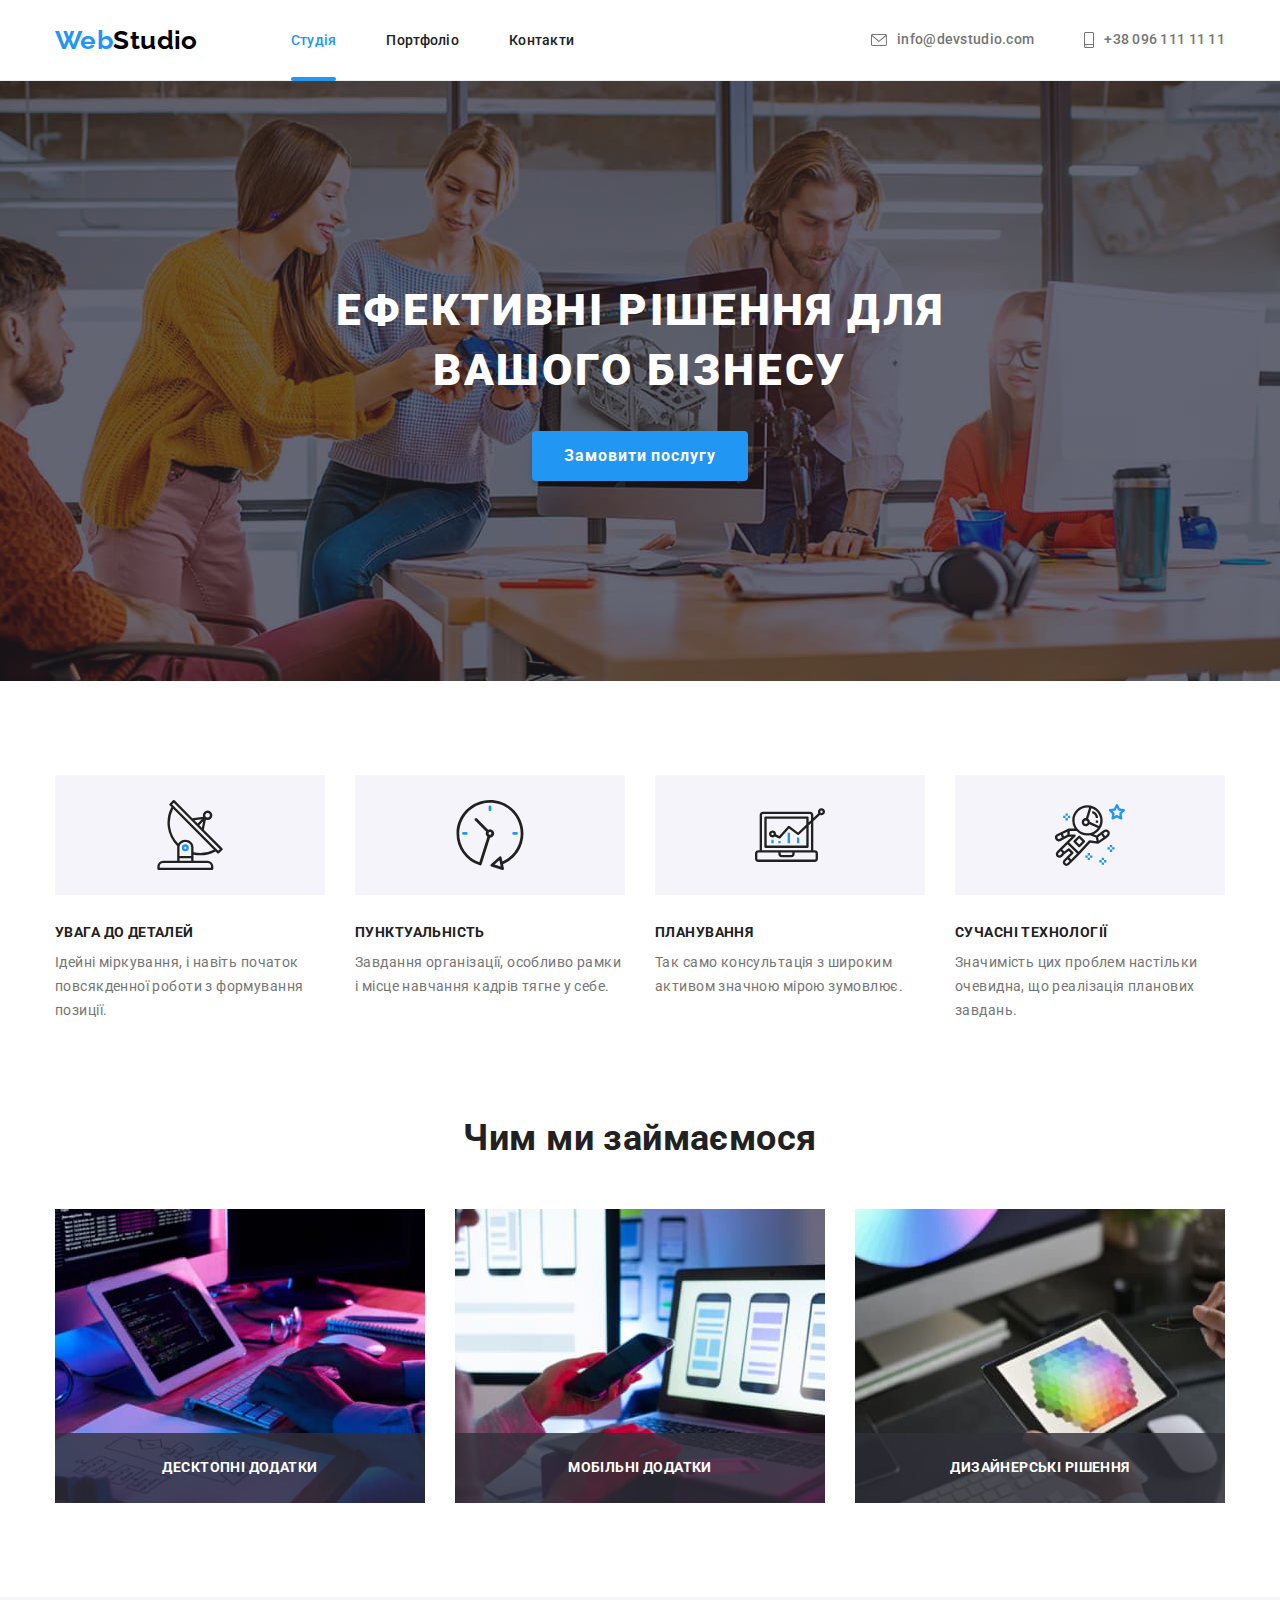
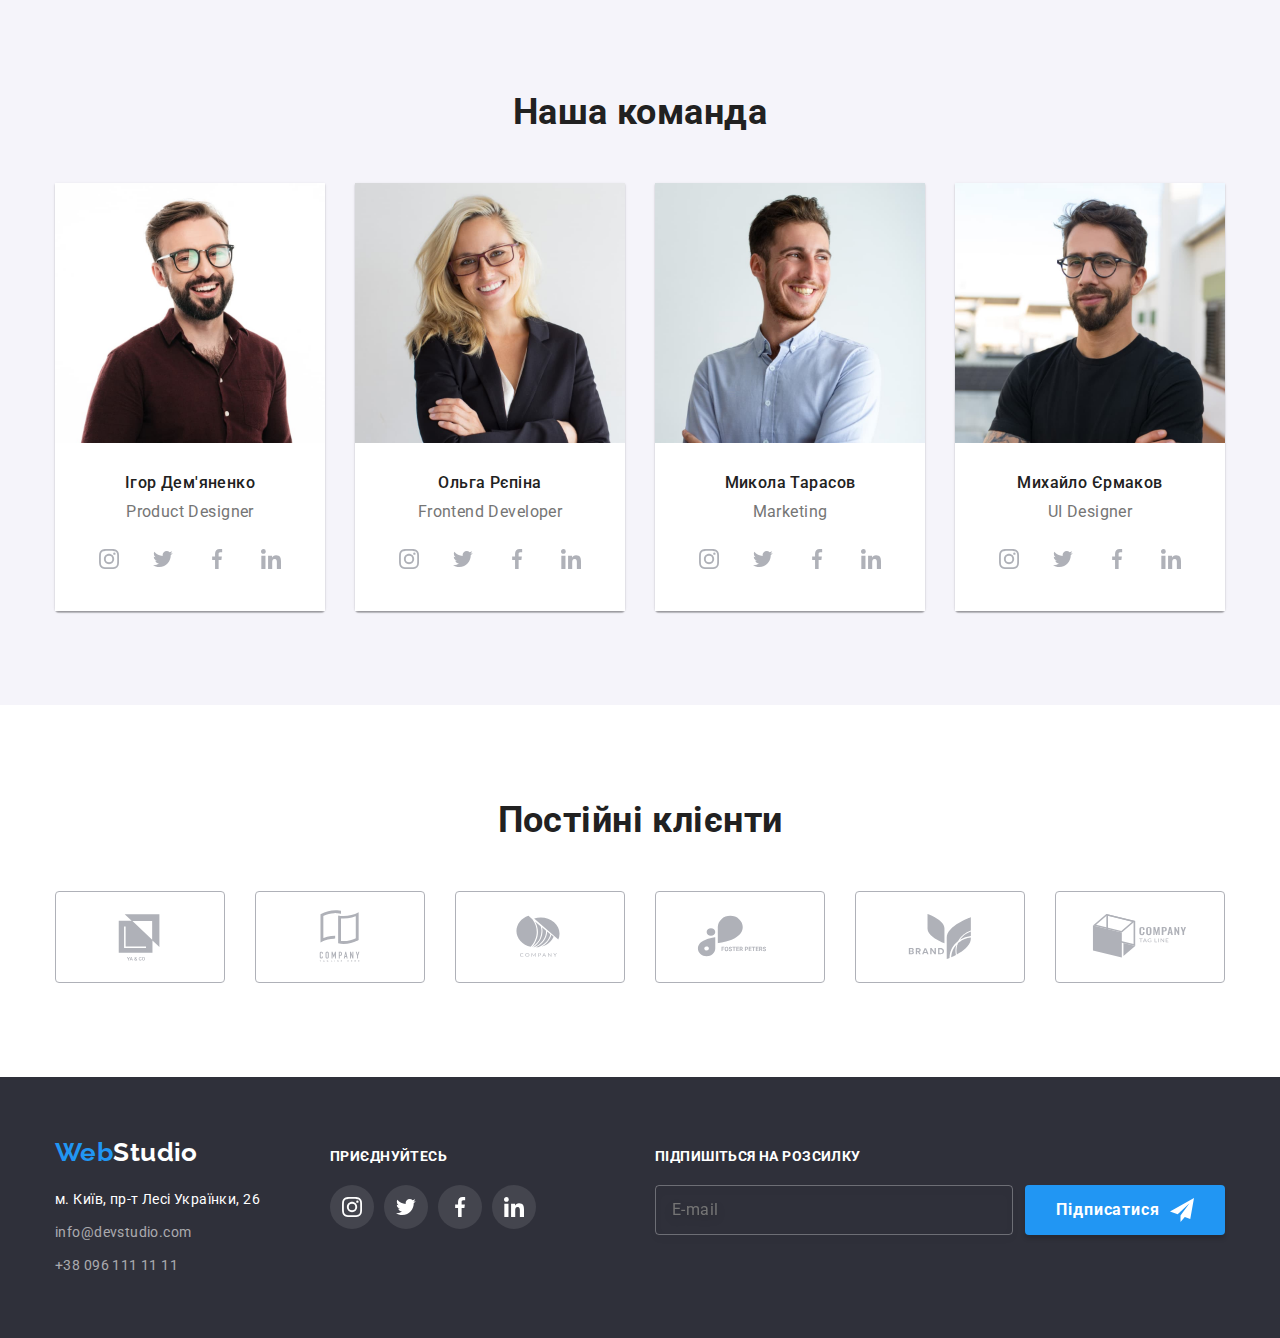
==== index.html @ c078fce3 "before sass" ====
<!DOCTYPE html>
<html lang="uk">
  <head>
    <meta charset="UTF-8" />
    <meta http-equiv="X-UA-Compatible" content="IE=edge" />
    <meta name="viewport" content="width=device-width, initial-scale=1.0" />
    <title>WebStudio</title>
    <link
      rel="stylesheet"
      href="https://cdn.jsdelivr.net/npm/modern-normalize@1.1.0/modern-normalize.min.css"
    />
    <link rel="preconnect" href="https://fonts.googleapis.com" />
    <link rel="preconnect" href="https://fonts.gstatic.com" crossorigin />
    <link
      href="https://fonts.googleapis.com/css2?family=Raleway:wght@700&family=Roboto:wght@400;500;700;900&display=swap"
      rel="stylesheet"
    />
    <link rel="stylesheet" href="./css/styles.css" />
    <link rel="stylesheet" href="./css/main.min.css" />
  </head>
  <body>
    <header class="page-header">
      <div class="container main-nav">
        <nav>
          <a class="logo link" href="./index.html"
            ><span class="logo-web">Web</span><span class="header-logo-studio">Studio</span></a
          >
          <ul class="menu list">
            <li class="menu-item">
              <a class="menu-link link current hover" href="./index.html">Студія</a>
            </li>
            <li class="menu-item">
              <a class="menu-link link hover" href="./portfolio.html">Портфоліо</a>
            </li>
            <li class="menu-item"><a class="menu-link link hover" href="#">Контакти</a></li>
          </ul>
        </nav>
        <ul class="contacts list">
          <li class="contact-item">
            <a class="contact-info link hover" href="mailto:info@devstudio.com">
              <svg lang="en" aria-label="envelope icon" class="contact-icon" width="16" height="12">
                <use href="./images/sprite.svg#icon-envelope"></use>
              </svg>
              info@devstudio.com</a
            >
          </li>
          <li class="contact-item">
            <a class="contact-info link hover" href="tel:+380961111111">
              <svg
                lang="en"
                aria-label="smartphone icon"
                class="contact-icon"
                width="10"
                height="16"
              >
                <use href="./images/sprite.svg#icon-smartphone"></use>
              </svg>
              +38 096 111 11 11</a
            >
          </li>
        </ul>
      </div>
    </header>
    <main>
      <section class="hero overlay">
        <div class="container">
          <h1 class="hero-title">Ефективні рішення для вашого бізнесу</h1>
          <button class="btn" type="button" data-modal-open>Замовити послугу</button>
        </div>
      </section>
      <section class="features section">
        <div class="container">
          <h2 class="visually-hidden">Особливості</h2>
          <ul class="features-list list">
            <li>
              <div class="features-image">
                <svg
                  lang="en"
                  aria-label="antenna icon"
                  class="features-icon"
                  width="70"
                  height="70"
                >
                  <use href="./images/sprite.svg#icon-antenna"></use>
                </svg>
              </div>
              <h3 class="title">Увага до деталей</h3>
              <p class="text">
                Ідейні міркування, і навіть початок повсякденної роботи з формування позиції.
              </p>
            </li>
            <li>
              <div class="features-image">
                <svg lang="en" aria-label="clock icon" class="features-icon" width="70" height="70">
                  <use href="./images/sprite.svg#icon-clock"></use>
                </svg>
              </div>
              <h3 class="title">Пунктуальність</h3>
              <p class="text">
                Завдання організації, особливо рамки і місце навчання кадрів тягне у себе.
              </p>
            </li>
            <li>
              <div class="features-image">
                <svg
                  lang="en"
                  aria-label="diagram icon"
                  class="features-icon"
                  width="70"
                  height="70"
                >
                  <use href="./images/sprite.svg#icon-diagram"></use>
                </svg>
              </div>
              <h3 class="title">Планування</h3>
              <p class="text">Так само консультація з широким активом значною мірою зумовлює.</p>
            </li>
            <li>
              <div class="features-image">
                <svg
                  lang="en"
                  aria-label="astronaut icon"
                  class="features-icon"
                  width="70"
                  height="70"
                >
                  <use href="./images/sprite.svg#icon-astronaut"></use>
                </svg>
              </div>
              <h3 class="title">Сучасні технології</h3>
              <p class="text">
                Значимість цих проблем настільки очевидна, що реалізація планових завдань.
              </p>
            </li>
          </ul>
        </div>
      </section>
      <section class="work section">
        <div class="container">
          <h2 class="work-title">Чим ми займаємося</h2>
          <ul class="work-list list">
            <li>
              <div class="work-list-wrapper">
                <img src="./images/about-img-1.jpg" alt="Друкує код" width="370" height="294" />
                <p class="work-list-overlay">десктопні додатки</p>
              </div>
            </li>
            <li>
              <div class="work-list-wrapper">
                <img
                  src="./images/about-img-2.jpg"
                  alt="Перевіряє телефон"
                  width="370"
                  height="294"
                />
                <p class="work-list-overlay">мобільні додатки</p>
              </div>
            </li>
            <li>
              <div class="work-list-wrapper">
                <img
                  src="./images/about-img-3.jpg"
                  alt="Працює з планшетом"
                  width="370"
                  height="294"
                />
                <p class="work-list-overlay">дизайнерські рішення</p>
              </div>
            </li>
          </ul>
        </div>
      </section>
      <section class="team section">
        <div class="container">
          <h2 class="team-title">Наша команда</h2>
          <ul class="team-list list">
            <li class="team-images">
              <img
                src="./images/team-member-1.jpg"
                alt="Фото Ігоря Дем'яненка"
                width="270"
                height="260"
              />
              <div class="team-image-subtitle">
                <h3 class="name">Ігор Дем'яненко</h3>
                <p class="position" lang="en">Product Designer</p>
                <ul class="social-list list">
                  <li>
                    <a href="#" class="social-list-link link">
                      <svg
                        lang="en"
                        aria-label="instagram icon"
                        class="social-list-icon"
                        width="20"
                        height="20"
                      >
                        <use href="./images/sprite.svg#icon-instagram"></use>
                      </svg>
                    </a>
                  </li>
                  <li>
                    <a href="#" class="social-list-link">
                      <svg
                        lang="en"
                        aria-label="twitter icon"
                        class="social-list-icon"
                        width="20"
                        height="20"
                      >
                        <use href="./images/sprite.svg#icon-twitter"></use>
                      </svg>
                    </a>
                  </li>
                  <li>
                    <a href="#" class="social-list-link">
                      <svg
                        lang="en"
                        aria-label="facebook icon"
                        class="social-list-icon"
                        width="20"
                        height="20"
                      >
                        <use href="./images/sprite.svg#icon-facebook"></use>
                      </svg>
                    </a>
                  </li>
                  <li>
                    <a href="#" class="social-list-link">
                      <svg
                        lang="en"
                        aria-label="linkedin icon"
                        class="social-list-icon"
                        width="20"
                        height="20"
                      >
                        <use href="./images/sprite.svg#icon-linkedin"></use>
                      </svg>
                    </a>
                  </li>
                </ul>
              </div>
            </li>
            <li class="team-images">
              <img
                src="./images/team-member-2.jpg"
                alt="Фото Ольги Рєпіної"
                width="270"
                height="260"
              />
              <div class="team-image-subtitle">
                <h3 class="name">Ольга Рєпіна</h3>
                <p class="position" lang="en">Frontend Developer</p>
                <ul class="social-list list">
                  <li>
                    <a href="#" class="social-list-link link">
                      <svg
                        lang="en"
                        aria-label="instagram icon"
                        class="social-list-icon"
                        width="20"
                        height="20"
                      >
                        <use href="./images/sprite.svg#icon-instagram"></use>
                      </svg>
                    </a>
                  </li>
                  <li>
                    <a href="#" class="social-list-link">
                      <svg
                        lang="en"
                        aria-label="twitter icon"
                        class="social-list-icon"
                        width="20"
                        height="20"
                      >
                        <use href="./images/sprite.svg#icon-twitter"></use>
                      </svg>
                    </a>
                  </li>
                  <li>
                    <a href="#" class="social-list-link">
                      <svg
                        lang="en"
                        aria-label="facebook icon"
                        class="social-list-icon"
                        width="20"
                        height="20"
                      >
                        <use href="./images/sprite.svg#icon-facebook"></use>
                      </svg>
                    </a>
                  </li>
                  <li>
                    <a href="#" class="social-list-link">
                      <svg
                        lang="en"
                        aria-label="linkedin icon"
                        class="social-list-icon"
                        width="20"
                        height="20"
                      >
                        <use href="./images/sprite.svg#icon-linkedin"></use>
                      </svg>
                    </a>
                  </li>
                </ul>
              </div>
            </li>
            <li class="team-images">
              <img
                src="./images/team-member-3.jpg"
                alt="Фото Миколи Тарасова"
                width="270"
                height="260"
              />
              <div class="team-image-subtitle">
                <h3 class="name">Микола Тарасов</h3>
                <p class="position" lang="en">Marketing</p>
                <ul class="social-list list">
                  <li>
                    <a href="#" class="social-list-link link">
                      <svg
                        lang="en"
                        aria-label="instagram icon"
                        class="social-list-icon"
                        width="20"
                        height="20"
                      >
                        <use href="./images/sprite.svg#icon-instagram"></use>
                      </svg>
                    </a>
                  </li>
                  <li>
                    <a href="#" class="social-list-link">
                      <svg
                        lang="en"
                        aria-label="twitter icon"
                        class="social-list-icon"
                        width="20"
                        height="20"
                      >
                        <use href="./images/sprite.svg#icon-twitter"></use>
                      </svg>
                    </a>
                  </li>
                  <li>
                    <a href="#" class="social-list-link">
                      <svg
                        lang="en"
                        aria-label="facebook icon"
                        class="social-list-icon"
                        width="20"
                        height="20"
                      >
                        <use href="./images/sprite.svg#icon-facebook"></use>
                      </svg>
                    </a>
                  </li>
                  <li>
                    <a href="#" class="social-list-link">
                      <svg
                        lang="en"
                        aria-label="linkedin icon"
                        class="social-list-icon"
                        width="20"
                        height="20"
                      >
                        <use href="./images/sprite.svg#icon-linkedin"></use>
                      </svg>
                    </a>
                  </li>
                </ul>
              </div>
            </li>
            <li class="team-images">
              <img
                src="./images/team-member-4.jpg"
                alt="Фото Михайла Єрмакова"
                width="270"
                height="260"
              />
              <div class="team-image-subtitle">
                <h3 class="name">Михайло Єрмаков</h3>
                <p class="position" lang="en">UI Designer</p>
                <ul class="social-list list">
                  <li>
                    <a href="#" class="social-list-link link">
                      <svg
                        lang="en"
                        aria-label="instagram icon"
                        class="social-list-icon"
                        width="20"
                        height="20"
                      >
                        <use href="./images/sprite.svg#icon-instagram"></use>
                      </svg>
                    </a>
                  </li>
                  <li>
                    <a href="#" class="social-list-link">
                      <svg
                        lang="en"
                        aria-label="twitter icon"
                        class="social-list-icon"
                        width="20"
                        height="20"
                      >
                        <use href="./images/sprite.svg#icon-twitter"></use>
                      </svg>
                    </a>
                  </li>
                  <li>
                    <a href="#" class="social-list-link">
                      <svg
                        lang="en"
                        aria-label="facebook icon"
                        class="social-list-icon"
                        width="20"
                        height="20"
                      >
                        <use href="./images/sprite.svg#icon-facebook"></use>
                      </svg>
                    </a>
                  </li>
                  <li>
                    <a href="#" class="social-list-link">
                      <svg
                        lang="en"
                        aria-label="linkedin icon"
                        class="social-list-icon"
                        width="20"
                        height="20"
                      >
                        <use href="./images/sprite.svg#icon-linkedin"></use>
                      </svg>
                    </a>
                  </li>
                </ul>
              </div>
            </li>
          </ul>
        </div>
      </section>
      <section class="clients section">
        <div class="container">
          <h2 class="clients-title">Постійні клієнти</h2>
          <ul class="clients-list list">
            <li>
              <a href="#" class="clients-link link"
                ><svg
                  lang="en"
                  aria-label="logo1 icon"
                  class="clients-list-icon"
                  width="106"
                  height="60"
                >
                  <use href="./images/sprite.svg#icon-Logo1"></use></svg
              ></a>
            </li>
            <li>
              <a href="#" class="clients-link link"
                ><svg
                  lang="en"
                  aria-label="logo2 icon"
                  class="clients-list-icon"
                  width="106"
                  height="60"
                >
                  <use href="./images/sprite.svg#icon-Logo2"></use></svg
              ></a>
            </li>
            <li>
              <a href="#" class="clients-link link"
                ><svg
                  lang="en"
                  aria-label="logo3 icon"
                  class="clients-list-icon"
                  width="106"
                  height="60"
                >
                  <use href="./images/sprite.svg#icon-Logo3"></use></svg
              ></a>
            </li>
            <li>
              <a href="#" class="clients-link link"
                ><svg
                  lang="en"
                  aria-label="logo4 icon"
                  class="clients-list-icon"
                  width="106"
                  height="60"
                >
                  <use href="./images/sprite.svg#icon-Logo4"></use></svg
              ></a>
            </li>
            <li>
              <a href="#" class="clients-link link"
                ><svg
                  lang="en"
                  aria-label="logo5 icon"
                  class="clients-list-icon"
                  width="106"
                  height="60"
                >
                  <use href="./images/sprite.svg#icon-Logo5"></use></svg
              ></a>
            </li>
            <li>
              <a href="#" class="clients-link link"
                ><svg
                  lang="en"
                  aria-label="logo6 icon"
                  class="clients-list-icon"
                  width="106"
                  height="60"
                >
                  <use href="./images/sprite.svg#icon-Logo6"></use></svg
              ></a>
            </li>
          </ul>
        </div>
      </section>
    </main>
    <footer class="footer">
      <div class="footer-container container">
        <div>
          <a class="logo-footer link" href="./index.html"
            ><span class="logo-web">Web</span><span class="footer-logo-studio">Studio</span></a
          >
          <address class="address">
            <ul class="list">
              <li>
                <a
                  class="address-link link"
                  href="https://goo.gl/maps/EYqhjELSdJhmkw51A"
                  target="_blank"
                  rel="nofollow noopener noreferrer"
                  >м. Київ, пр-т Лесі Українки, 26</a
                >
              </li>
              <li>
                <a class="contact-link link hover" href="mailto:info@devstudio.com"
                  >info@devstudio.com</a
                >
              </li>
              <li>
                <a class="contact-link link hover" href="tel:+380961111111">+38 096 111 11 11</a>
              </li>
            </ul>
          </address>
        </div>
        <div class="footer-socials">
          <p class="footer-invitation">приєднуйтесь</p>
          <ul class="social-list list">
            <li>
              <a href="#" class="social-list-link footer-fill-link link">
                <svg
                  lang="en"
                  aria-label="instagram icon"
                  class="social-list-icon"
                  width="20"
                  height="20"
                >
                  <use href="./images/sprite.svg#icon-instagram"></use>
                </svg>
              </a>
            </li>
            <li>
              <a href="#" class="social-list-link footer-fill-link link">
                <svg
                  lang="en"
                  aria-label="twitter icon"
                  class="social-list-icon"
                  width="20"
                  height="20"
                >
                  <use href="./images/sprite.svg#icon-twitter"></use>
                </svg>
              </a>
            </li>
            <li>
              <a href="#" class="social-list-link footer-fill-link link">
                <svg
                  lang="en"
                  aria-label="facebook icon"
                  class="social-list-icon"
                  width="20"
                  height="20"
                >
                  <use href="./images/sprite.svg#icon-facebook"></use>
                </svg>
              </a>
            </li>
            <li>
              <a href="#" class="social-list-link footer-fill-link link">
                <svg
                  lang="en"
                  aria-label="linkedin icon"
                  class="social-list-icon"
                  width="20"
                  height="20"
                >
                  <use href="./images/sprite.svg#icon-linkedin"></use>
                </svg>
              </a>
            </li>
          </ul>
        </div>
        <div class="footer-subscription">
          <p class="footer-subscription-invitation">підпишіться на розсилку</p>
          <form class="form-footer">
            <input
              type="email"
              class="form-input-footer"
              name="user-email"
              placeholder="E-mail"
              autocomplete="email"
              required
            />
            <button class="btn-footer" type="submit">
              Підписатися
              <svg lang="en" aria-label="send icon" class="btn-footer-icon" width="24" height="24">
                <use href="./images/sprite.svg#icon-send"></use>
              </svg>
            </button>
          </form>
        </div>
      </div>
    </footer>
    <div class="backdrop is-hidden" data-modal>
      <div class="modal">
        <button class="btn-modal" type="button" data-modal-close>
          <svg lang="en" aria-label="close icon" class="btn-modal-icon" width="18" height="18">
            <use href="./images/sprite.svg#icon-close"></use>
          </svg>
        </button>
        <form class="form-callback">
          <p class="form-title">Залиште свої дані, ми вам передзвонимо</p>
          <div class="form-field">
            <label for="user-name" class="label-text">Ім'я</label>
            <div class="form-input-wrapper">
              <input
                type="text"
                class="form-input"
                name="user-name"
                id="user-name"
                autocomplete="name"
                pattern="[a-zA-Zа-яА-ЯіІїЇ`ʼ]+"
                required
              />
              <svg
                lang="en"
                aria-label="person icon"
                class="form-field-icon"
                width="18"
                height="18"
              >
                <use href="./images/sprite.svg#icon-person-black"></use>
              </svg>
            </div>
          </div>
          <div class="form-field">
            <label for="user-tel" class="label-text">Телефон</label>
            <div class="form-input-wrapper">
              <input
                type="tel"
                class="form-input"
                name="user-tel"
                id="user-tel"
                autocomplete="tel"
                pattern="[0-9]{3}-[0-9]{3}-[0-9]{2}-[0-9]{2}"
                title="xxx-xxx-xx-xx"
                required
              />
              <svg lang="en" aria-label="phone icon" class="form-field-icon" width="18" height="18">
                <use href="./images/sprite.svg#icon-phone-black"></use>
              </svg>
            </div>
          </div>
          <div class="form-field">
            <label for="user-email" class="label-text">Пошта</label>
            <div class="form-input-wrapper">
              <input
                type="email"
                class="form-input"
                name="user-email"
                id="user-email"
                autocomplete="email"
                pattern="[a-z0-9._%+-]+@[a-z0-9.-]+\.[a-z]{2,}$"
                required
              />
              <svg lang="en" aria-label="email icon" class="form-field-icon" width="18" height="18">
                <use href="./images/sprite.svg#icon-email-black"></use>
              </svg>
            </div>
          </div>
          <div class="form-field form-textarea">
            <label for="user-comment" class="label-text">Коментар</label>
            <textarea
              class="form-comment"
              name="user-comment"
              id="user-comment"
              placeholder="Введіть текст"
            ></textarea>
          </div>
          <label class="form-field-checkbox">
            <input type="checkbox" class="input-policy" name="user-policy" required />
            <svg class="svg-checkbox">
              <use class="svg-checkbox-icon" href="./images/sprite.svg#icon-check"></use>
            </svg>
            Погоджуюся з розсилкою та приймаю&nbsp;
            <a class="label-policy-deal" href="#">&nbsp;Умови договору</a></label
          >
          <button class="btn-submit" type="submit">Відправити</button>
        </form>
      </div>
    </div>
    <script src="./js/modal.js"></script>
  </body>
</html>
---- css/styles.css ----
:root {
  --primary-font: 'Roboto', sans-serif;
  --secondary-font: 'Raleway', sans-serif;
  --primary-text-color: #212121;
  --secondary-text-color: #757575;
  --primary-text-color-dark: #fff;
  --secondary-text-color-dark: rgba(255, 255, 255, 0.6);
  --accent-color: #2196f3;
  --secondary-accent-color: #188ce8;
  --primary-bgc: #fff;
  --secondary-bgc: #2f303a;
  --secondary-bgc-dark: #f5f4fa;
  --studio-header-color: #000;
  --contact-footer-color: rgba(255, 255, 255, 0.6);
  --section-padding-top: 94px;
  --section-padding-bottom: 94px;
  --column-gap: 30px;
  --row-gap: 30px;
  --transition-duration-and-timing-function: 250ms cubic-bezier(0.4, 0, 0.2, 1);
}

body {
  font-family: var(--primary-font);
  color: var(--primary-text-color);
  background-color: var(--primary-bgc);
  font-size: 14px;
  letter-spacing: 0.03em;
}

h1,
h2,
h3,
p {
  margin-top: 0;
  margin-bottom: 0;
}

ul {
  margin-top: 0;
  margin-bottom: 0;
  padding-left: 0;
}

.link {
  text-decoration: none;
}

.list {
  list-style: none;
}

img {
  display: block;
  max-width: 100%;
  height: auto;
}

address {
  font-style: normal;
}

button {
  display: block;
  margin: 0 auto;
  cursor: pointer;
  border: none;
  border-radius: 4px;
}

.container {
  width: 1200px;
  padding: 0 15px;
  margin: 0 auto;
}

.section {
  padding-top: var(--section-padding-top);
  padding-bottom: var(--section-padding-bottom);
}

.page-header {
  border-bottom: 1px solid #ececec;
}

.main-nav {
  display: flex;
  align-items: center;
}

.logo-web {
  color: var(--accent-color);
}

.header-logo-studio {
  color: var(--studio-header-color);
}

.logo {
  font-family: var(--secondary-font);
  font-weight: 700;
  font-size: 26px;
  line-height: 1.19;
  padding-top: 24px;
  padding-bottom: 24px;
  margin-right: 93px;
}

nav {
  display: flex;
  align-items: center;
}

.menu {
  display: flex;
}

.menu-item:not(:last-child) {
  margin-right: 50px;
}

.menu .link.current {
  position: relative;
  color: var(--accent-color);
}

.menu .link.current::after {
  position: absolute;
  left: 0;
  bottom: -1px;
  content: '';
  display: block;
  width: 100%;
  height: 4px;
  border-radius: 2px;
  background-color: var(--accent-color);
}

.hover:hover,
.hover:focus {
  color: var(--accent-color);
}

.menu-link {
  font-weight: 500;
  line-height: 1.14;
  letter-spacing: 0.02em;

  padding-top: 32px;
  padding-bottom: 32px;
  color: var(--primary-text-color);
  transition: color var(--transition-duration-and-timing-function);
}

.contacts {
  display: flex;
  margin-left: auto;
}

.contact-info {
  display: flex;
  align-items: center;
  font-weight: 500;
  line-height: 1.14;
  letter-spacing: 0.02em;

  padding-top: 32px;
  padding-bottom: 32px;
  color: var(--secondary-text-color);
  fill: currentColor;
  transition: color var(--transition-duration-and-timing-function);
}

.contact-item:not(:last-child) {
  margin-right: 50px;
}

.contact-icon {
  margin-right: 10px;
}

.contact-icon:hover,
.contact-icon:focus {
  fill: var(--accent-color);
}

.hero {
  text-align: center;
  padding: 200px 0;

  background-color: var(--secondary-bgc);
}

.overlay {
  max-width: 1600px;
  height: 600px;
  margin-left: auto;
  margin-right: auto;
  background-color: #c4c4c4;
  background-image: linear-gradient(to right, rgba(47, 48, 58, 0.4), rgba(47, 48, 58, 0.4)),
    url(../images/hero-image.jpg);
  background-repeat: no-repeat;
  background-position: center;
  background-size: cover;
}

.hero-title {
  font-weight: 900;
  font-size: 44px;
  line-height: 1.36;
  letter-spacing: 0.06em;
  text-align: center;
  text-transform: uppercase;

  width: 696px;
  margin-left: auto;
  margin-right: auto;
  margin-bottom: 30px;

  color: var(--primary-text-color-dark);
}

.btn {
  font-family: inherit;
  font-weight: 700;
  font-size: 16px;
  line-height: 1.88;
  letter-spacing: 0.06em;
  min-width: 216px;
  box-shadow: 0px 4px 4px rgba(0, 0, 0, 0.15);

  padding: 10px 32px;
  color: var(--primary-text-color-dark);
  background-color: var(--accent-color);
  transition: background-color var(--transition-duration-and-timing-function);
}

.btn:hover,
.btn:focus {
  background-color: var(--secondary-accent-color);
}

.visually-hidden {
  position: absolute;
  white-space: nowrap;
  width: 1px;
  height: 1px;
  overflow: hidden;
  border: 0;
  padding: 0;
  clip: rect(0 0 0 0);
  clip-path: inset(50%);
  margin: -1px;
}

.features {
  padding-bottom: 0;
}

.features-list {
  display: flex;
  flex-wrap: wrap;
  column-gap: var(--column-gap);
}

.features-list > li {
  flex-basis: calc((100% - 90px) / 4);
}

.features-list .title {
  font-size: 14px;
  font-weight: 700;
  line-height: 1.14;
  text-transform: uppercase;
  margin-bottom: 10px;
}

.features-list .text {
  line-height: 1.71;
  color: var(--secondary-text-color);
}

.features-image {
  display: flex;
  justify-content: center;
  align-items: center;
  margin-bottom: 30px;
  width: 270px;
  height: 120px;
  background-color: var(--secondary-bgc-dark);
}

.work-title {
  font-weight: 700;
  font-size: 36px;
  line-height: 1.17;

  margin-bottom: 50px;
  text-align: center;
}

.work-list {
  display: flex;
  flex-wrap: wrap;
  column-gap: var(--column-gap);
}

.work-list-wrapper {
  position: relative;
}

.work-list-overlay {
  position: absolute;
  bottom: 0;
  display: flex;
  align-items: center;
  justify-content: center;

  width: 100%;
  height: 70px;

  font-weight: 700;
  line-height: 1.14;
  text-align: center;
  text-transform: uppercase;

  color: var(--primary-bgc);
  background-color: rgba(47, 48, 58, 0.8);
}

.team {
  background-color: var(--secondary-bgc-dark);
}

.team-title {
  font-weight: 700;
  font-size: 36px;
  line-height: 1.17;
  margin-bottom: 50px;
  text-align: center;
}

.team-list {
  display: flex;
  justify-content: center;
  column-gap: var(--column-gap);
}

.team-list .name {
  font-weight: 500;
  font-size: 16px;
  line-height: 1.19;
  text-align: center;
}

.team-images {
  box-shadow: 0px 1px 3px rgba(0, 0, 0, 0.12), 0px 1px 1px rgba(0, 0, 0, 0.14),
    0px 2px 1px rgba(0, 0, 0, 0.2);
  border-radius: 0px 0px 4px 4px;
  width: 270px;
}

.team-image-subtitle {
  padding-top: 30px;
  padding-bottom: 30px;
  background-color: var(--primary-bgc);
}

.position {
  font-size: 16px;
  line-height: 1.19;
  text-align: center;
  margin-top: 10px;
  margin-bottom: 16px;
  color: var(--secondary-text-color);
}

.social-list {
  display: flex;
  justify-content: center;
  column-gap: 10px;
}

.social-list-link {
  display: flex;
  align-items: center;
  justify-content: center;
  width: 44px;
  height: 44px;
  border-radius: 50%;
  color: #afb1b8;
  background-color: var(--primary-bgc);
  transition: background-color var(--transition-duration-and-timing-function),
    color var(--transition-duration-and-timing-function);
}

.social-list-icon {
  fill: currentColor;
}

.social-list-link:hover,
.social-list-link:focus {
  color: var(--primary-bgc);
  background-color: var(--accent-color);
}

.clients-title {
  font-weight: 700;
  font-size: 36px;
  line-height: 1.17;
  text-align: center;
  margin-bottom: 50px;
}

.clients-list {
  display: flex;
  justify-content: center;
  column-gap: var(--column-gap);
}

.clients-link {
  display: flex;
  align-items: center;
  justify-content: center;
  width: 170px;
  height: 92px;
  border: 1px solid #afb1b8;
  border-radius: 4px;
  color: #afb1b8;
  transition: border-color var(--transition-duration-and-timing-function),
    color var(--transition-duration-and-timing-function);
}
.clients-list-icon {
  fill: currentColor;
}

.clients-link:hover,
.clients-link:focus {
  border-color: var(--accent-color);
  color: var(--accent-color);
}

.footer-logo-studio {
  color: var(--primary-text-color-dark);
}

.footer {
  padding-top: 60px;
  padding-bottom: 60px;
  background-color: var(--secondary-bgc);
}

.footer-container {
  display: flex;
  align-items: baseline;
}

.footer-socials {
  margin-left: 70px;
}

.footer-fill-link {
  color: var(--primary-bgc);
  background-color: rgba(255, 255, 255, 0.1);
}

.footer-invitation {
  font-weight: 700;
  line-height: 1.14;
  text-transform: uppercase;
  margin-bottom: 20px;
  color: var(--primary-bgc);
}

.logo-footer {
  font-family: var(--secondary-font);
  font-weight: 700;
  font-size: 26px;
  line-height: 1.19;
}

.address {
  margin-top: 20px;
}

.address li:not(:last-child) {
  margin-bottom: 9px;
}

.address-link {
  line-height: 1.71;
  color: var(--primary-text-color-dark);
}

.address-link:hover,
.address-link:focus {
  color: var(--primary-text-color-dark);
}

.contact-link {
  line-height: 1.71;
  color: var(--contact-footer-color);
  transition: color var(--transition-duration-and-timing-function);
}

.footer-subscription {
  margin-left: auto;
}

.footer-subscription-invitation {
  font-weight: 700;
  line-height: 1.14;
  margin-bottom: 20px;
  text-transform: uppercase;
  color: var(--primary-bgc);
}

.form-footer {
  display: flex;
  height: 50px;
}

.form-input-footer {
  height: 100%;
  width: 358px;
  padding: 16px;
  border: 1px solid rgba(255, 255, 255, 0.3);
  filter: drop-shadow(0px 4px 4px rgba(0, 0, 0, 0.15));
  border-radius: 4px;
  background-color: transparent;
  color: var(--primary-text-color-dark);
}

.form-input-footer::placeholder {
  font-size: 16px;
  line-height: 1.25;
  letter-spacing: 0.03em;
}

.btn-footer {
  display: flex;
  align-items: center;
  justify-content: center;
  min-width: 200px;
  font-family: inherit;
  font-weight: 700;
  font-size: 16px;
  line-height: 1.88;
  padding: 10px 28px;
  margin-left: 12px;
  letter-spacing: 0.06em;
  color: var(--primary-text-color-dark);
  background: var(--accent-color);
  box-shadow: 0px 4px 4px rgba(0, 0, 0, 0.15);
  transition: background-color var(--transition-duration-and-timing-function);
}

.btn-footer:hover,
.btn-footer:focus {
  background-color: var(--secondary-accent-color);
}

.btn-footer-icon {
  margin-left: 10px;
  fill: var(--primary-bgc);
}

.btn-nav {
  font-weight: 500;
  font-size: 16px;
  line-height: 1.63;
  letter-spacing: 0.03em;

  padding: 6px 22px;
  color: var(--primary-text-color);
  background-color: var(--secondary-bgc-dark);
  transition: background-color var(--transition-duration-and-timing-function),
    box-shadow var(--transition-duration-and-timing-function),
    color var(--transition-duration-and-timing-function);
}

.btn-nav:hover,
.btn-nav:focus {
  box-shadow: 0px 3px 1px rgba(0, 0, 0, 0.1), 0px 1px 2px rgba(0, 0, 0, 0.08),
    0px 2px 2px rgba(0, 0, 0, 0.12);
  color: var(--primary-text-color-dark);
  background-color: var(--accent-color);
}

.page-nav {
  display: flex;
  justify-content: center;
  column-gap: 8px;
  margin-bottom: 50px;
}

.examples .title {
  font-weight: 700;
  font-size: 18px;
  line-height: 2;
  letter-spacing: 0.06em;
  margin-bottom: 4px;
  color: var(--primary-text-color);
}

.examples .text {
  font-size: 16px;
  line-height: 1.88;
  color: var(--secondary-text-color);
}

.examples {
  display: flex;
  flex-wrap: wrap;
  column-gap: var(--column-gap);
  row-gap: var(--row-gap);
}

.examples-image-subtitle {
  padding: 20px 24px;
  border-bottom: 1px solid #eeeeee;
  border-left: 1px solid #eeeeee;
  border-right: 1px solid #eeeeee;
}

.portfolio-wrapper {
  position: relative;
  overflow: hidden;
  width: 370px;
  height: 294px;
}

.overlay-portfolio {
  position: absolute;
  transform: translateY(100%);
  transition: transform var(--transition-duration-and-timing-function);
  top: 0;
  left: 0;
  overflow: auto;
  font-size: 18px;
  line-height: 1.56;
  width: 100%;
  height: 100%;
  padding: 63px 24px;
  background-color: rgba(33, 150, 243, 0.9);
  color: var(--primary-bgc);
}

.examples-link:hover .overlay-portfolio,
.examples-link:focus .overlay-portfolio {
  transform: translateY(0);
}

.examples-link:hover,
.examples-link:focus {
  display: block;
  box-shadow: 0px 1px 1px rgba(0, 0, 0, 0.12), 0px 4px 4px rgba(0, 0, 0, 0.06),
    1px 4px 6px rgba(0, 0, 0, 0.16);
}

.examples-link {
  transition: box-shadow var(--transition-duration-and-timing-function);
}

.backdrop {
  position: fixed;
  top: 0;
  left: 0;
  width: 100%;
  height: 100%;
  z-index: 10;
  background: rgba(0, 0, 0, 0.2);
  transition: opacity var(--transition-duration-and-timing-function),
    visibility var(--transition-duration-and-timing-function);
}

.backdrop.is-hidden {
  visibility: hidden;
  opacity: 0;
  pointer-events: none;
}

.modal {
  position: absolute;
  top: 50%;
  left: 50%;
  transform: translate(-50%, -50%);

  width: 528px;
  height: 581px;
  box-shadow: 0px 1px 3px rgba(0, 0, 0, 0.12), 0px 1px 1px rgba(0, 0, 0, 0.14),
    0px 2px 1px rgba(0, 0, 0, 0.2);
  border-radius: 4px;
  background-color: var(--primary-bgc);
}

.btn-modal {
  display: flex;
  justify-content: center;
  align-items: center;
  position: absolute;
  padding: 0;
  top: 8px;
  right: 8px;
  width: 30px;
  height: 30px;
  border-radius: 50%;
  border: 1px solid rgba(0, 0, 0, 0.1);
  background-color: transparent;
  transition: color var(--transition-duration-and-timing-function);
}

.btn-modal-icon {
  fill: currentColor;
}

.btn-modal:hover {
  color: var(--accent-color);
}

.form-callback {
  padding: 40px;
}

.form-field {
  display: flex;
  flex-direction: column;
  margin-bottom: 10px;
}

.form-textarea {
  margin-bottom: 20px;
}

.form-title {
  font-weight: 700;
  font-size: 20px;
  line-height: 1.15;
  text-align: center;
  width: 100%;
  margin-bottom: 12px;
}

.form-input-wrapper {
  position: relative;
  width: 100%;
}

.form-input {
  width: 100%;
  height: 40px;
  padding-left: 42px;
  border: 1px solid rgba(33, 33, 33, 0.2);
  border-radius: 4px;
  transition: border-color var(--transition-duration-and-timing-function);
}

.form-input:focus + .form-field-icon {
  fill: var(--accent-color);
}

.form-input:focus,
.form-input:hover {
  outline: none;
  border-color: var(--accent-color);
}

.label-text {
  font-size: 12px;
  line-height: 1.17;
  letter-spacing: 0.01em;
  margin-bottom: 4px;
  color: var(--secondary-text-color);
}

.label-policy-deal {
  color: var(--accent-color);
}

.form-comment::placeholder {
  color: rgba(117, 117, 117, 0.5);
}

.form-comment {
  resize: none;
  height: 120px;
  width: 100%;
  padding: 12px 16px;
  border: 1px solid rgba(33, 33, 33, 0.2);
  border-radius: 4px;
  transition: border-color var(--transition-duration-and-timing-function);
}

.form-comment:focus,
.form-comment:hover {
  outline: none;
  border-color: var(--accent-color);
}

.form-field-icon {
  position: absolute;
  top: 50%;
  left: 12px;
  transform: translateY(-50%);
  transition: fill var(--transition-duration-and-timing-function);
}

.form-field-checkbox {
  display: flex;
  align-items: center;
  justify-content: center;
  margin-bottom: 30px;
  line-height: 1.71;
  color: var(--secondary-text-color);
}

.input-policy {
  position: absolute;
  appearance: none;
}

.svg-checkbox {
  width: 16px;
  height: 15px;
  border: 1px solid var(--primary-text-color);
  border-radius: 2px;
  margin-right: 7px;
}

.svg-checkbox-icon {
  display: none;
}

.input-policy:checked + .svg-checkbox {
  background-color: var(--accent-color);
  border-color: var(--accent-color);
}

.input-policy:checked + .svg-checkbox .svg-checkbox-icon {
  display: block;
}

.btn-submit {
  min-width: 200px;
  min-height: 50px;
  font-family: inherit;
  font-weight: 700;
  font-size: 16px;
  line-height: 1.88;
  padding: 10px 52px;
  letter-spacing: 0.06em;
  color: var(--primary-text-color-dark);
  background: var(--accent-color);
  box-shadow: 0px 4px 4px rgba(0, 0, 0, 0.15);
  transition: background-color var(--transition-duration-and-timing-function);
}

.btn-submit:hover,
.btn-submit:focus {
  background-color: var(--secondary-accent-color);
}
---- css/main.min.css ----
:root{--primary-font: "Roboto", sans-serif;--secondary-font: "Raleway", sans-serif;--primary-text-color: #212121;--secondary-text-color: #757575;--primary-text-color-dark: #fff;--secondary-text-color-dark: rgba(255, 255, 255, 0.6);--accent-color: #2196f3;--secondary-accent-color: #188ce8;--primary-bgc: #fff;--secondary-bgc: #2f303a;--secondary-bgc-dark: #f5f4fa;--studio-header-color: #000;--contact-footer-color: rgba(255, 255, 255, 0.6);--section-padding-top: 94px;--section-padding-bottom: 94px;--column-gap: 30px;--row-gap: 30px;--transition-duration-and-timing-function: 250ms cubic-bezier(0.4, 0, 0.2, 1)}/*# sourceMappingURL=main.min.css.map */
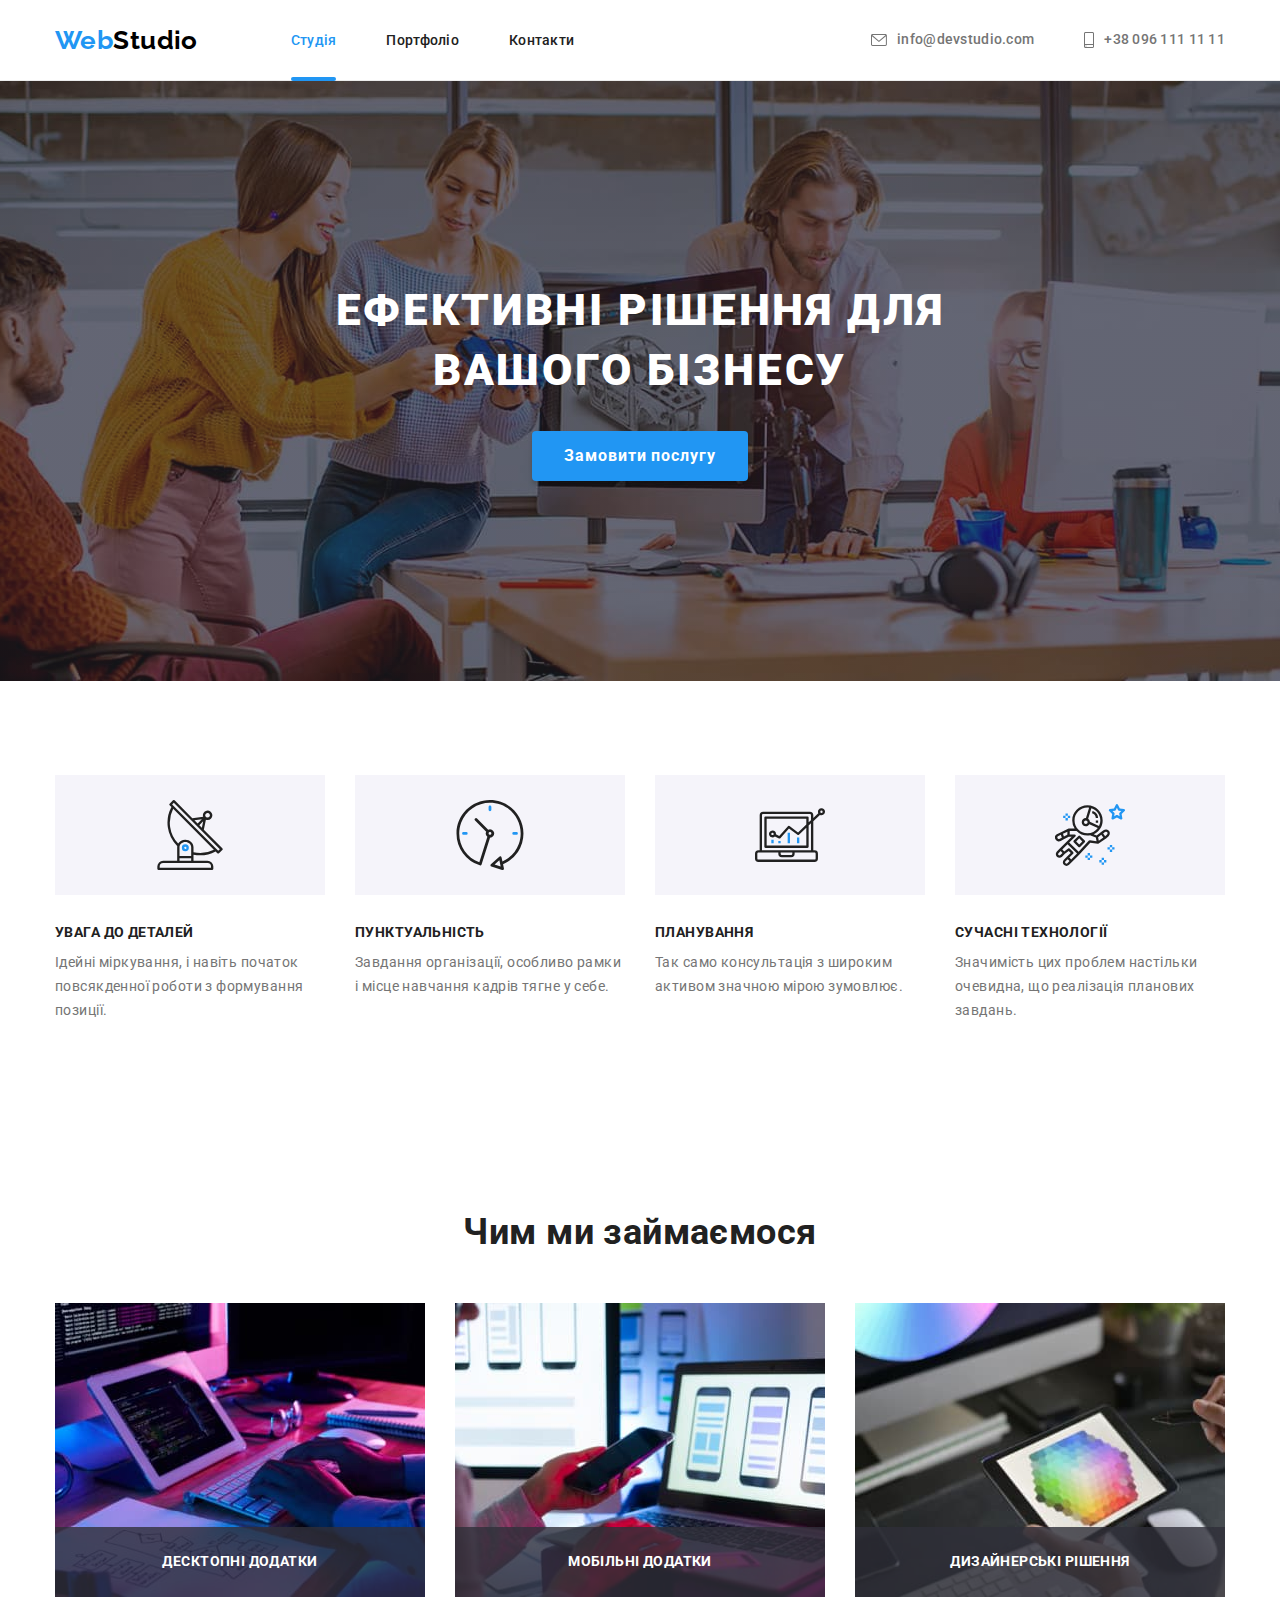
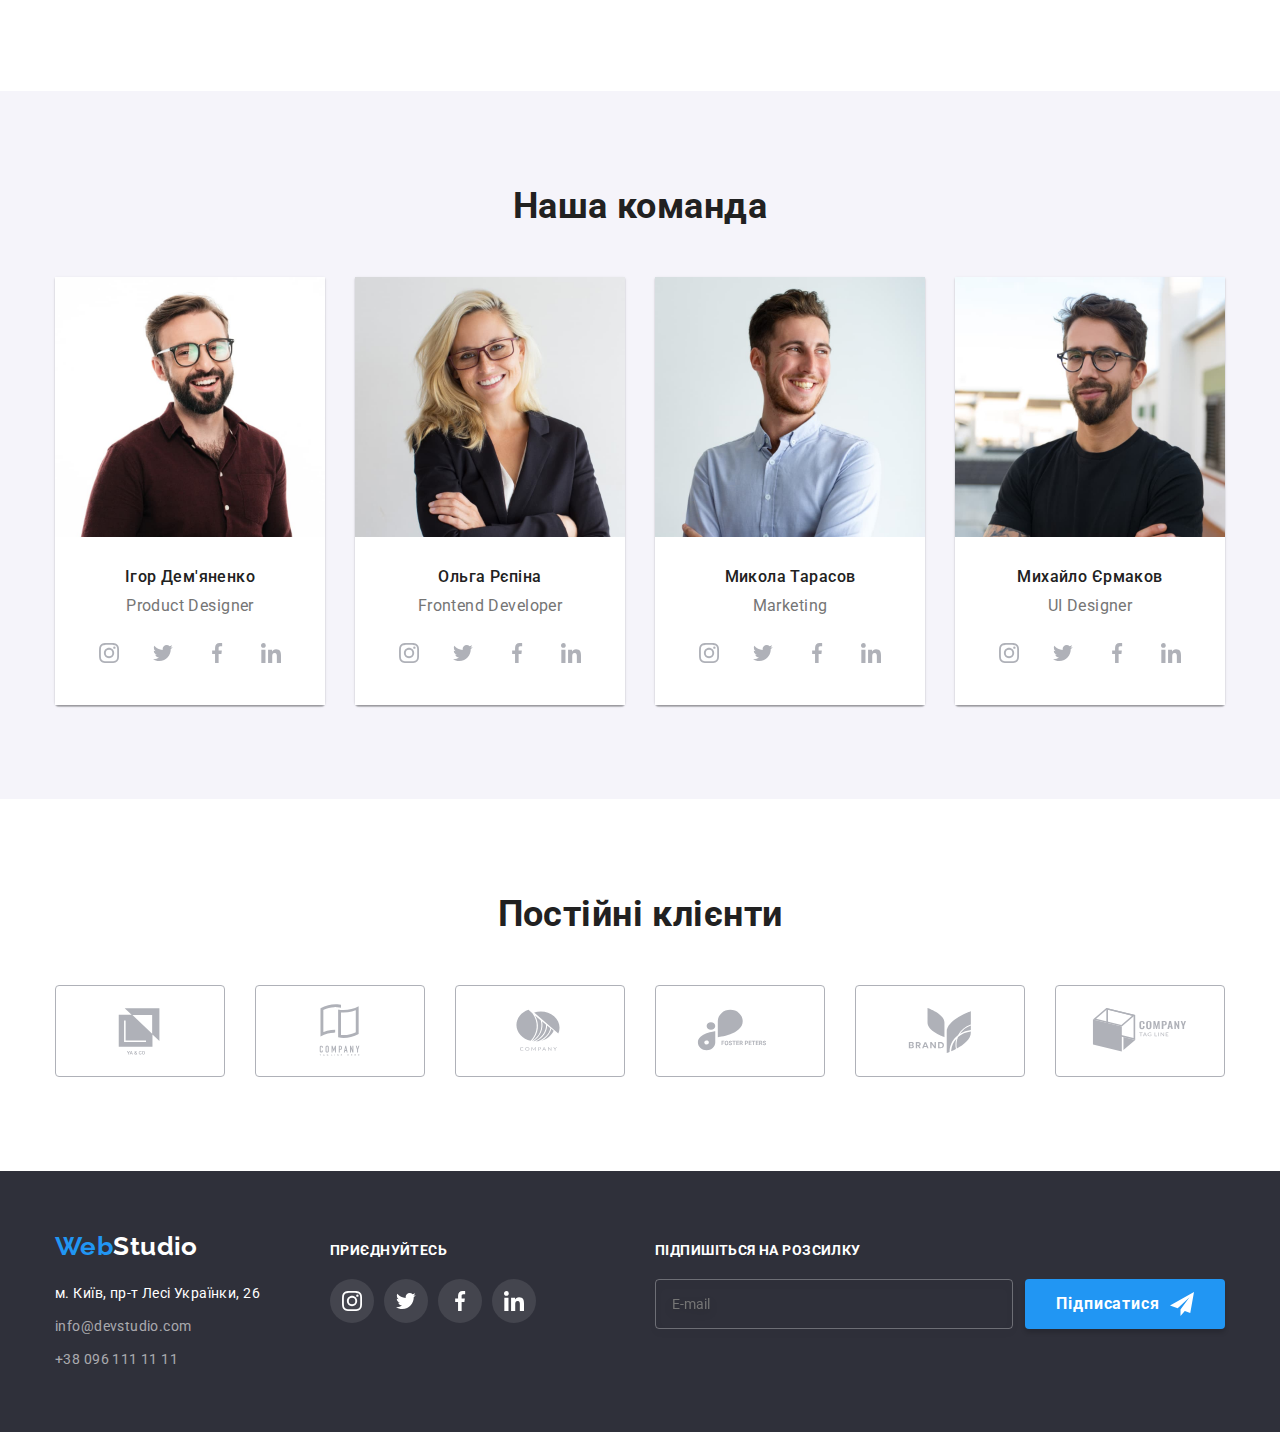
==== commit 748d504a: "bem" ====
--- a/index.html
+++ b/index.html
@@ -64,71 +64,79 @@
     <main>
       <section class="hero overlay">
         <div class="container">
-          <h1 class="hero-title">Ефективні рішення для вашого бізнесу</h1>
-          <button class="btn" type="button" data-modal-open>Замовити послугу</button>
+          <h1 class="hero__title">Ефективні рішення для вашого бізнесу</h1>
+          <button class="hero__btn" type="button" data-modal-open>Замовити послугу</button>
         </div>
       </section>
       <section class="features section">
         <div class="container">
           <h2 class="visually-hidden">Особливості</h2>
-          <ul class="features-list list">
-            <li>
-              <div class="features-image">
+          <ul class="features__list list">
+            <li>
+              <div class="features__image">
                 <svg
                   lang="en"
                   aria-label="antenna icon"
-                  class="features-icon"
+                  class="features__icon"
                   width="70"
                   height="70"
                 >
                   <use href="./images/sprite.svg#icon-antenna"></use>
                 </svg>
               </div>
-              <h3 class="title">Увага до деталей</h3>
-              <p class="text">
+              <h3 class="features__title">Увага до деталей</h3>
+              <p class="features__text">
                 Ідейні міркування, і навіть початок повсякденної роботи з формування позиції.
               </p>
             </li>
             <li>
-              <div class="features-image">
-                <svg lang="en" aria-label="clock icon" class="features-icon" width="70" height="70">
+              <div class="features__image">
+                <svg
+                  lang="en"
+                  aria-label="clock icon"
+                  class="features__icon"
+                  width="70"
+                  height="70"
+                >
                   <use href="./images/sprite.svg#icon-clock"></use>
                 </svg>
               </div>
-              <h3 class="title">Пунктуальність</h3>
-              <p class="text">
+              <h3 class="features__title">Пунктуальність</h3>
+              <p class="features__text">
                 Завдання організації, особливо рамки і місце навчання кадрів тягне у себе.
               </p>
             </li>
             <li>
-              <div class="features-image">
+              <div class="features__image">
                 <svg
                   lang="en"
                   aria-label="diagram icon"
-                  class="features-icon"
+                  class="features__icon"
                   width="70"
                   height="70"
                 >
                   <use href="./images/sprite.svg#icon-diagram"></use>
                 </svg>
               </div>
-              <h3 class="title">Планування</h3>
-              <p class="text">Так само консультація з широким активом значною мірою зумовлює.</p>
-            </li>
-            <li>
-              <div class="features-image">
+              <h3 class="features__title">Планування</h3>
+              <p class="features__text">
+                Так само консультація з широким активом значною мірою зумовлює.
+              </p>
+            </li>
+            <li>
+              <div class="features__image">
                 <svg
                   lang="en"
                   aria-label="astronaut icon"
-                  class="features-icon"
+                  class="features__icon"
                   width="70"
                   height="70"
                 >
                   <use href="./images/sprite.svg#icon-astronaut"></use>
                 </svg>
               </div>
-              <h3 class="title">Сучасні технології</h3>
-              <p class="text">
+              <h3 class="features__title">Сучасні технології</h3>
+              <p class="features__text">
                 Значимість цих проблем настільки очевидна, що реалізація планових завдань.
               </p>
             </li>
@@ -137,34 +145,34 @@
       </section>
       <section class="work section">
         <div class="container">
-          <h2 class="work-title">Чим ми займаємося</h2>
-          <ul class="work-list list">
-            <li>
-              <div class="work-list-wrapper">
+          <h2 class="work__title">Чим ми займаємося</h2>
+          <ul class="work__list list">
+            <li>
+              <div class="work__wrapper">
                 <img src="./images/about-img-1.jpg" alt="Друкує код" width="370" height="294" />
-                <p class="work-list-overlay">десктопні додатки</p>
-              </div>
-            </li>
-            <li>
-              <div class="work-list-wrapper">
+                <p class="work__overlay">десктопні додатки</p>
+              </div>
+            </li>
+            <li>
+              <div class="work__wrapper">
                 <img
                   src="./images/about-img-2.jpg"
                   alt="Перевіряє телефон"
                   width="370"
                   height="294"
                 />
-                <p class="work-list-overlay">мобільні додатки</p>
-              </div>
-            </li>
-            <li>
-              <div class="work-list-wrapper">
+                <p class="work__overlay">мобільні додатки</p>
+              </div>
+            </li>
+            <li>
+              <div class="work__wrapper">
                 <img
                   src="./images/about-img-3.jpg"
                   alt="Працює з планшетом"
                   width="370"
                   height="294"
                 />
-                <p class="work-list-overlay">дизайнерські рішення</p>
+                <p class="work__overlay">дизайнерські рішення</p>
               </div>
             </li>
           </ul>
@@ -172,18 +180,18 @@
       </section>
       <section class="team section">
         <div class="container">
-          <h2 class="team-title">Наша команда</h2>
-          <ul class="team-list list">
-            <li class="team-images">
+          <h2 class="team__title">Наша команда</h2>
+          <ul class="team__list list">
+            <li class="team__images">
               <img
                 src="./images/team-member-1.jpg"
                 alt="Фото Ігоря Дем'яненка"
                 width="270"
                 height="260"
               />
-              <div class="team-image-subtitle">
-                <h3 class="name">Ігор Дем'яненко</h3>
-                <p class="position" lang="en">Product Designer</p>
+              <div class="team__subtitle">
+                <h3 class="team__name">Ігор Дем'яненко</h3>
+                <p class="team__position" lang="en">Product Designer</p>
                 <ul class="social-list list">
                   <li>
                     <a href="#" class="social-list-link link">
@@ -240,16 +248,16 @@
                 </ul>
               </div>
             </li>
-            <li class="team-images">
+            <li class="team__images">
               <img
                 src="./images/team-member-2.jpg"
                 alt="Фото Ольги Рєпіної"
                 width="270"
                 height="260"
               />
-              <div class="team-image-subtitle">
-                <h3 class="name">Ольга Рєпіна</h3>
-                <p class="position" lang="en">Frontend Developer</p>
+              <div class="team__subtitle">
+                <h3 class="team__name">Ольга Рєпіна</h3>
+                <p class="team__position" lang="en">Frontend Developer</p>
                 <ul class="social-list list">
                   <li>
                     <a href="#" class="social-list-link link">
@@ -306,16 +314,16 @@
                 </ul>
               </div>
             </li>
-            <li class="team-images">
+            <li class="team__images">
               <img
                 src="./images/team-member-3.jpg"
                 alt="Фото Миколи Тарасова"
                 width="270"
                 height="260"
               />
-              <div class="team-image-subtitle">
-                <h3 class="name">Микола Тарасов</h3>
-                <p class="position" lang="en">Marketing</p>
+              <div class="team__subtitle">
+                <h3 class="team__name">Микола Тарасов</h3>
+                <p class="team__position" lang="en">Marketing</p>
                 <ul class="social-list list">
                   <li>
                     <a href="#" class="social-list-link link">
@@ -372,16 +380,16 @@
                 </ul>
               </div>
             </li>
-            <li class="team-images">
+            <li class="team__images">
               <img
                 src="./images/team-member-4.jpg"
                 alt="Фото Михайла Єрмакова"
                 width="270"
                 height="260"
               />
-              <div class="team-image-subtitle">
-                <h3 class="name">Михайло Єрмаков</h3>
-                <p class="position" lang="en">UI Designer</p>
+              <div class="team__subtitle">
+                <h3 class="team__name">Михайло Єрмаков</h3>
+                <p class="team__position" lang="en">UI Designer</p>
                 <ul class="social-list list">
                   <li>
                     <a href="#" class="social-list-link link">
@@ -443,14 +451,14 @@
       </section>
       <section class="clients section">
         <div class="container">
-          <h2 class="clients-title">Постійні клієнти</h2>
-          <ul class="clients-list list">
-            <li>
-              <a href="#" class="clients-link link"
+          <h2 class="clients__title">Постійні клієнти</h2>
+          <ul class="clients__list list">
+            <li>
+              <a href="#" class="clients__link link"
                 ><svg
                   lang="en"
                   aria-label="logo1 icon"
-                  class="clients-list-icon"
+                  class="clients__icon"
                   width="106"
                   height="60"
                 >
@@ -458,11 +466,11 @@
               ></a>
             </li>
             <li>
-              <a href="#" class="clients-link link"
+              <a href="#" class="clients__link link"
                 ><svg
                   lang="en"
                   aria-label="logo2 icon"
-                  class="clients-list-icon"
+                  class="clients__icon"
                   width="106"
                   height="60"
                 >
@@ -470,11 +478,11 @@
               ></a>
             </li>
             <li>
-              <a href="#" class="clients-link link"
+              <a href="#" class="clients__link link"
                 ><svg
                   lang="en"
                   aria-label="logo3 icon"
-                  class="clients-list-icon"
+                  class="clients__icon"
                   width="106"
                   height="60"
                 >
@@ -482,11 +490,11 @@
               ></a>
             </li>
             <li>
-              <a href="#" class="clients-link link"
+              <a href="#" class="clients__link link"
                 ><svg
                   lang="en"
                   aria-label="logo4 icon"
-                  class="clients-list-icon"
+                  class="clients__icon"
                   width="106"
                   height="60"
                 >
@@ -494,11 +502,11 @@
               ></a>
             </li>
             <li>
-              <a href="#" class="clients-link link"
+              <a href="#" class="clients__link link"
                 ><svg
                   lang="en"
                   aria-label="logo5 icon"
-                  class="clients-list-icon"
+                  class="clients__icon"
                   width="106"
                   height="60"
                 >
@@ -506,11 +514,11 @@
               ></a>
             </li>
             <li>
-              <a href="#" class="clients-link link"
+              <a href="#" class="clients__link link"
                 ><svg
                   lang="en"
                   aria-label="logo6 icon"
-                  class="clients-list-icon"
+                  class="clients__icon"
                   width="106"
                   height="60"
                 >
@@ -522,7 +530,7 @@
       </section>
     </main>
     <footer class="footer">
-      <div class="footer-container container">
+      <div class="footer__container container">
         <div>
           <a class="logo-footer link" href="./index.html"
             ><span class="logo-web">Web</span><span class="footer-logo-studio">Studio</span></a
@@ -531,7 +539,7 @@
             <ul class="list">
               <li>
                 <a
-                  class="address-link link"
+                  class="address__link link"
                   href="https://goo.gl/maps/EYqhjELSdJhmkw51A"
                   target="_blank"
                   rel="nofollow noopener noreferrer"
@@ -549,8 +557,8 @@
             </ul>
           </address>
         </div>
-        <div class="footer-socials">
-          <p class="footer-invitation">приєднуйтесь</p>
+        <div class="footer__socials">
+          <p class="footer__invitation">приєднуйтесь</p>
           <ul class="social-list list">
             <li>
               <a href="#" class="social-list-link footer-fill-link link">
@@ -606,20 +614,20 @@
             </li>
           </ul>
         </div>
-        <div class="footer-subscription">
-          <p class="footer-subscription-invitation">підпишіться на розсилку</p>
-          <form class="form-footer">
+        <div class="footer__subscription">
+          <p class="footer__invitation">підпишіться на розсилку</p>
+          <form class="footer__form">
             <input
               type="email"
-              class="form-input-footer"
+              class="footer__input"
               name="user-email"
               placeholder="E-mail"
               autocomplete="email"
               required
             />
-            <button class="btn-footer" type="submit">
+            <button class="footer__btn" type="submit">
               Підписатися
-              <svg lang="en" aria-label="send icon" class="btn-footer-icon" width="24" height="24">
+              <svg lang="en" aria-label="send icon" class="btn__icon" width="24" height="24">
                 <use href="./images/sprite.svg#icon-send"></use>
               </svg>
             </button>
--- a/css/styles.css
+++ b/css/styles.css
@@ -1,188 +1,3 @@
-:root {
-  --primary-font: 'Roboto', sans-serif;
-  --secondary-font: 'Raleway', sans-serif;
-  --primary-text-color: #212121;
-  --secondary-text-color: #757575;
-  --primary-text-color-dark: #fff;
-  --secondary-text-color-dark: rgba(255, 255, 255, 0.6);
-  --accent-color: #2196f3;
-  --secondary-accent-color: #188ce8;
-  --primary-bgc: #fff;
-  --secondary-bgc: #2f303a;
-  --secondary-bgc-dark: #f5f4fa;
-  --studio-header-color: #000;
-  --contact-footer-color: rgba(255, 255, 255, 0.6);
-  --section-padding-top: 94px;
-  --section-padding-bottom: 94px;
-  --column-gap: 30px;
-  --row-gap: 30px;
-  --transition-duration-and-timing-function: 250ms cubic-bezier(0.4, 0, 0.2, 1);
-}
-
-body {
-  font-family: var(--primary-font);
-  color: var(--primary-text-color);
-  background-color: var(--primary-bgc);
-  font-size: 14px;
-  letter-spacing: 0.03em;
-}
-
-h1,
-h2,
-h3,
-p {
-  margin-top: 0;
-  margin-bottom: 0;
-}
-
-ul {
-  margin-top: 0;
-  margin-bottom: 0;
-  padding-left: 0;
-}
-
-.link {
-  text-decoration: none;
-}
-
-.list {
-  list-style: none;
-}
-
-img {
-  display: block;
-  max-width: 100%;
-  height: auto;
-}
-
-address {
-  font-style: normal;
-}
-
-button {
-  display: block;
-  margin: 0 auto;
-  cursor: pointer;
-  border: none;
-  border-radius: 4px;
-}
-
-.container {
-  width: 1200px;
-  padding: 0 15px;
-  margin: 0 auto;
-}
-
-.section {
-  padding-top: var(--section-padding-top);
-  padding-bottom: var(--section-padding-bottom);
-}
-
-.page-header {
-  border-bottom: 1px solid #ececec;
-}
-
-.main-nav {
-  display: flex;
-  align-items: center;
-}
-
-.logo-web {
-  color: var(--accent-color);
-}
-
-.header-logo-studio {
-  color: var(--studio-header-color);
-}
-
-.logo {
-  font-family: var(--secondary-font);
-  font-weight: 700;
-  font-size: 26px;
-  line-height: 1.19;
-  padding-top: 24px;
-  padding-bottom: 24px;
-  margin-right: 93px;
-}
-
-nav {
-  display: flex;
-  align-items: center;
-}
-
-.menu {
-  display: flex;
-}
-
-.menu-item:not(:last-child) {
-  margin-right: 50px;
-}
-
-.menu .link.current {
-  position: relative;
-  color: var(--accent-color);
-}
-
-.menu .link.current::after {
-  position: absolute;
-  left: 0;
-  bottom: -1px;
-  content: '';
-  display: block;
-  width: 100%;
-  height: 4px;
-  border-radius: 2px;
-  background-color: var(--accent-color);
-}
-
-.hover:hover,
-.hover:focus {
-  color: var(--accent-color);
-}
-
-.menu-link {
-  font-weight: 500;
-  line-height: 1.14;
-  letter-spacing: 0.02em;
-
-  padding-top: 32px;
-  padding-bottom: 32px;
-  color: var(--primary-text-color);
-  transition: color var(--transition-duration-and-timing-function);
-}
-
-.contacts {
-  display: flex;
-  margin-left: auto;
-}
-
-.contact-info {
-  display: flex;
-  align-items: center;
-  font-weight: 500;
-  line-height: 1.14;
-  letter-spacing: 0.02em;
-
-  padding-top: 32px;
-  padding-bottom: 32px;
-  color: var(--secondary-text-color);
-  fill: currentColor;
-  transition: color var(--transition-duration-and-timing-function);
-}
-
-.contact-item:not(:last-child) {
-  margin-right: 50px;
-}
-
-.contact-icon {
-  margin-right: 10px;
-}
-
-.contact-icon:hover,
-.contact-icon:focus {
-  fill: var(--accent-color);
-}
-
 .hero {
   text-align: center;
   padding: 200px 0;
@@ -203,7 +18,7 @@
   background-size: cover;
 }
 
-.hero-title {
+.hero__title {
   font-weight: 900;
   font-size: 44px;
   line-height: 1.36;
@@ -219,7 +34,7 @@
   color: var(--primary-text-color-dark);
 }
 
-.btn {
+.hero__btn {
   font-family: inherit;
   font-weight: 700;
   font-size: 16px;
@@ -234,39 +49,26 @@
   transition: background-color var(--transition-duration-and-timing-function);
 }
 
-.btn:hover,
-.btn:focus {
+.hero__btn:hover,
+.hero__btn:focus {
   background-color: var(--secondary-accent-color);
-}
-
-.visually-hidden {
-  position: absolute;
-  white-space: nowrap;
-  width: 1px;
-  height: 1px;
-  overflow: hidden;
-  border: 0;
-  padding: 0;
-  clip: rect(0 0 0 0);
-  clip-path: inset(50%);
-  margin: -1px;
 }
 
 .features {
   padding-bottom: 0;
 }
 
-.features-list {
+.features__list {
   display: flex;
   flex-wrap: wrap;
   column-gap: var(--column-gap);
 }
 
-.features-list > li {
+.features__list > li {
   flex-basis: calc((100% - 90px) / 4);
 }
 
-.features-list .title {
+.features__title {
   font-size: 14px;
   font-weight: 700;
   line-height: 1.14;
@@ -274,12 +76,12 @@
   margin-bottom: 10px;
 }
 
-.features-list .text {
+.features__text {
   line-height: 1.71;
   color: var(--secondary-text-color);
 }
 
-.features-image {
+.features__image {
   display: flex;
   justify-content: center;
   align-items: center;
@@ -289,7 +91,7 @@
   background-color: var(--secondary-bgc-dark);
 }
 
-.work-title {
+.work__title {
   font-weight: 700;
   font-size: 36px;
   line-height: 1.17;
@@ -298,17 +100,17 @@
   text-align: center;
 }
 
-.work-list {
+.work__list {
   display: flex;
   flex-wrap: wrap;
   column-gap: var(--column-gap);
 }
 
-.work-list-wrapper {
+.work__wrapper {
   position: relative;
 }
 
-.work-list-overlay {
+.work__overlay {
   position: absolute;
   bottom: 0;
   display: flex;
@@ -331,7 +133,7 @@
   background-color: var(--secondary-bgc-dark);
 }
 
-.team-title {
+.team__title {
   font-weight: 700;
   font-size: 36px;
   line-height: 1.17;
@@ -339,33 +141,33 @@
   text-align: center;
 }
 
-.team-list {
+.team__list {
   display: flex;
   justify-content: center;
   column-gap: var(--column-gap);
 }
 
-.team-list .name {
+.team__name {
   font-weight: 500;
   font-size: 16px;
   line-height: 1.19;
   text-align: center;
 }
 
-.team-images {
+.team__images {
   box-shadow: 0px 1px 3px rgba(0, 0, 0, 0.12), 0px 1px 1px rgba(0, 0, 0, 0.14),
     0px 2px 1px rgba(0, 0, 0, 0.2);
   border-radius: 0px 0px 4px 4px;
   width: 270px;
 }
 
-.team-image-subtitle {
+.team__subtitle {
   padding-top: 30px;
   padding-bottom: 30px;
   background-color: var(--primary-bgc);
 }
 
-.position {
+.team__position {
   font-size: 16px;
   line-height: 1.19;
   text-align: center;
@@ -403,7 +205,7 @@
   background-color: var(--accent-color);
 }
 
-.clients-title {
+.clients__title {
   font-weight: 700;
   font-size: 36px;
   line-height: 1.17;
@@ -411,13 +213,13 @@
   margin-bottom: 50px;
 }
 
-.clients-list {
+.clients__list {
   display: flex;
   justify-content: center;
   column-gap: var(--column-gap);
 }
 
-.clients-link {
+.clients__link {
   display: flex;
   align-items: center;
   justify-content: center;
@@ -429,14 +231,15 @@
   transition: border-color var(--transition-duration-and-timing-function),
     color var(--transition-duration-and-timing-function);
 }
-.clients-list-icon {
-  fill: currentColor;
-}
-
-.clients-link:hover,
-.clients-link:focus {
+
+.clients__link:hover,
+.clients__link:focus {
   border-color: var(--accent-color);
   color: var(--accent-color);
+}
+
+.clients__icon {
+  fill: currentColor;
 }
 
 .footer-logo-studio {
@@ -449,12 +252,12 @@
   background-color: var(--secondary-bgc);
 }
 
-.footer-container {
+.footer__container {
   display: flex;
   align-items: baseline;
 }
 
-.footer-socials {
+.footer__socials {
   margin-left: 70px;
 }
 
@@ -463,7 +266,7 @@
   background-color: rgba(255, 255, 255, 0.1);
 }
 
-.footer-invitation {
+.footer__invitation {
   font-weight: 700;
   line-height: 1.14;
   text-transform: uppercase;
@@ -486,13 +289,13 @@
   margin-bottom: 9px;
 }
 
-.address-link {
+.address__link {
   line-height: 1.71;
   color: var(--primary-text-color-dark);
 }
 
-.address-link:hover,
-.address-link:focus {
+.address__link:hover,
+.address__link:focus {
   color: var(--primary-text-color-dark);
 }
 
@@ -502,24 +305,16 @@
   transition: color var(--transition-duration-and-timing-function);
 }
 
-.footer-subscription {
+.footer__subscription {
   margin-left: auto;
 }
 
-.footer-subscription-invitation {
-  font-weight: 700;
-  line-height: 1.14;
-  margin-bottom: 20px;
-  text-transform: uppercase;
-  color: var(--primary-bgc);
-}
-
-.form-footer {
+.footer__form {
   display: flex;
   height: 50px;
 }
 
-.form-input-footer {
+.footer__input {
   height: 100%;
   width: 358px;
   padding: 16px;
@@ -536,7 +331,7 @@
   letter-spacing: 0.03em;
 }
 
-.btn-footer {
+.footer__btn {
   display: flex;
   align-items: center;
   justify-content: center;
@@ -554,17 +349,17 @@
   transition: background-color var(--transition-duration-and-timing-function);
 }
 
-.btn-footer:hover,
-.btn-footer:focus {
+.footer__btn:hover,
+.footer__btn:focus {
   background-color: var(--secondary-accent-color);
 }
 
-.btn-footer-icon {
+.btn__icon {
   margin-left: 10px;
   fill: var(--primary-bgc);
 }
 
-.btn-nav {
+.portfolio__btn {
   font-weight: 500;
   font-size: 16px;
   line-height: 1.63;
@@ -578,22 +373,22 @@
     color var(--transition-duration-and-timing-function);
 }
 
-.btn-nav:hover,
-.btn-nav:focus {
+.portfolio__btn:hover,
+.portfolio__btn:focus {
   box-shadow: 0px 3px 1px rgba(0, 0, 0, 0.1), 0px 1px 2px rgba(0, 0, 0, 0.08),
     0px 2px 2px rgba(0, 0, 0, 0.12);
   color: var(--primary-text-color-dark);
   background-color: var(--accent-color);
 }
 
-.page-nav {
+.portfolio__nav {
   display: flex;
   justify-content: center;
   column-gap: 8px;
   margin-bottom: 50px;
 }
 
-.examples .title {
+.portfolio__title {
   font-weight: 700;
   font-size: 18px;
   line-height: 2;
@@ -602,34 +397,34 @@
   color: var(--primary-text-color);
 }
 
-.examples .text {
+.portfolio__text {
   font-size: 16px;
   line-height: 1.88;
   color: var(--secondary-text-color);
 }
 
-.examples {
+.portfolio__examples {
   display: flex;
   flex-wrap: wrap;
   column-gap: var(--column-gap);
   row-gap: var(--row-gap);
 }
 
-.examples-image-subtitle {
+.portfolio__subtitle {
   padding: 20px 24px;
   border-bottom: 1px solid #eeeeee;
   border-left: 1px solid #eeeeee;
   border-right: 1px solid #eeeeee;
 }
 
-.portfolio-wrapper {
+.portfolio__wrapper {
   position: relative;
   overflow: hidden;
   width: 370px;
   height: 294px;
 }
 
-.overlay-portfolio {
+.portfolio__overlay {
   position: absolute;
   transform: translateY(100%);
   transition: transform var(--transition-duration-and-timing-function);
@@ -645,19 +440,19 @@
   color: var(--primary-bgc);
 }
 
-.examples-link:hover .overlay-portfolio,
-.examples-link:focus .overlay-portfolio {
+.portfolio__link:hover .portfolio__overlay,
+.portfolio__link:focus .portfolio__overlay {
   transform: translateY(0);
 }
 
-.examples-link:hover,
-.examples-link:focus {
+.portfolio__link:hover,
+.portfolio__link:focus {
   display: block;
   box-shadow: 0px 1px 1px rgba(0, 0, 0, 0.12), 0px 4px 4px rgba(0, 0, 0, 0.06),
     1px 4px 6px rgba(0, 0, 0, 0.16);
 }
 
-.examples-link {
+.portfolio__link {
   transition: box-shadow var(--transition-duration-and-timing-function);
 }
 
--- a/css/main.min.css
+++ b/css/main.min.css
@@ -1 +1 @@
-:root{--primary-font: "Roboto", sans-serif;--secondary-font: "Raleway", sans-serif;--primary-text-color: #212121;--secondary-text-color: #757575;--primary-text-color-dark: #fff;--secondary-text-color-dark: rgba(255, 255, 255, 0.6);--accent-color: #2196f3;--secondary-accent-color: #188ce8;--primary-bgc: #fff;--secondary-bgc: #2f303a;--secondary-bgc-dark: #f5f4fa;--studio-header-color: #000;--contact-footer-color: rgba(255, 255, 255, 0.6);--section-padding-top: 94px;--section-padding-bottom: 94px;--column-gap: 30px;--row-gap: 30px;--transition-duration-and-timing-function: 250ms cubic-bezier(0.4, 0, 0.2, 1)}/*# sourceMappingURL=main.min.css.map */+:root{--primary-font: "Roboto", sans-serif;--secondary-font: "Raleway", sans-serif;--primary-text-color: #212121;--secondary-text-color: #757575;--primary-text-color-dark: #fff;--secondary-text-color-dark: rgba(255, 255, 255, 0.6);--accent-color: #2196f3;--secondary-accent-color: #188ce8;--primary-bgc: #fff;--secondary-bgc: #2f303a;--secondary-bgc-dark: #f5f4fa;--studio-header-color: #000;--contact-footer-color: rgba(255, 255, 255, 0.6);--section-padding-top: 94px;--section-padding-bottom: 94px;--column-gap: 30px;--row-gap: 30px;--transition-duration-and-timing-function: 250ms cubic-bezier(0.4, 0, 0.2, 1)}.visually-hidden{position:absolute;white-space:nowrap;width:1px;height:1px;overflow:hidden;border:0;padding:0;clip:rect(0 0 0 0);clip-path:inset(50%);margin:-1px}h1,h2,h3,p{margin-top:0;margin-bottom:0}ul{margin-top:0;margin-bottom:0;padding-left:0}.link{text-decoration:none}.list{list-style:none}img{display:block;max-width:100%;height:auto}address{font-style:normal}button{display:block;margin:0 auto;cursor:pointer;border:none;border-radius:4px}body{font-family:var(--primary-font);color:var(--primary-text-color);background-color:var(--primary-bgc);font-size:14px;letter-spacing:.03em}.section{padding-top:var(--section-padding-top);padding-bottom:var(--section-padding-bottom)}.container{width:1200px;padding:0 15px;margin:0 auto}.page-header{border-bottom:1px solid #ececec}.main-nav{display:flex;align-items:center}.logo-web{color:var(--accent-color)}.header-logo-studio{color:var(--studio-header-color)}.logo{font-family:var(--secondary-font);font-weight:700;font-size:26px;line-height:1.19;padding-top:24px;padding-bottom:24px;margin-right:93px}nav{display:flex;align-items:center}.menu{display:flex}.menu-item:not(:last-child){margin-right:50px}.menu .link.current{position:relative;color:var(--accent-color)}.menu .link.current::after{position:absolute;left:0;bottom:-1px;content:"";display:block;width:100%;height:4px;border-radius:2px;background-color:var(--accent-color)}.hover:hover,.hover:focus{color:var(--accent-color)}.menu-link{font-weight:500;line-height:1.14;letter-spacing:.02em;padding-top:32px;padding-bottom:32px;color:var(--primary-text-color);transition:color var(--transition-duration-and-timing-function)}.contacts{display:flex;margin-left:auto}.contact-info{display:flex;align-items:center;font-weight:500;line-height:1.14;letter-spacing:.02em;padding-top:32px;padding-bottom:32px;color:var(--secondary-text-color);fill:currentColor;transition:color var(--transition-duration-and-timing-function)}.contact-item:not(:last-child){margin-right:50px}.contact-icon{margin-right:10px}.contact-icon:hover,.contact-icon:focus{fill:var(--accent-color)}/*# sourceMappingURL=main.min.css.map */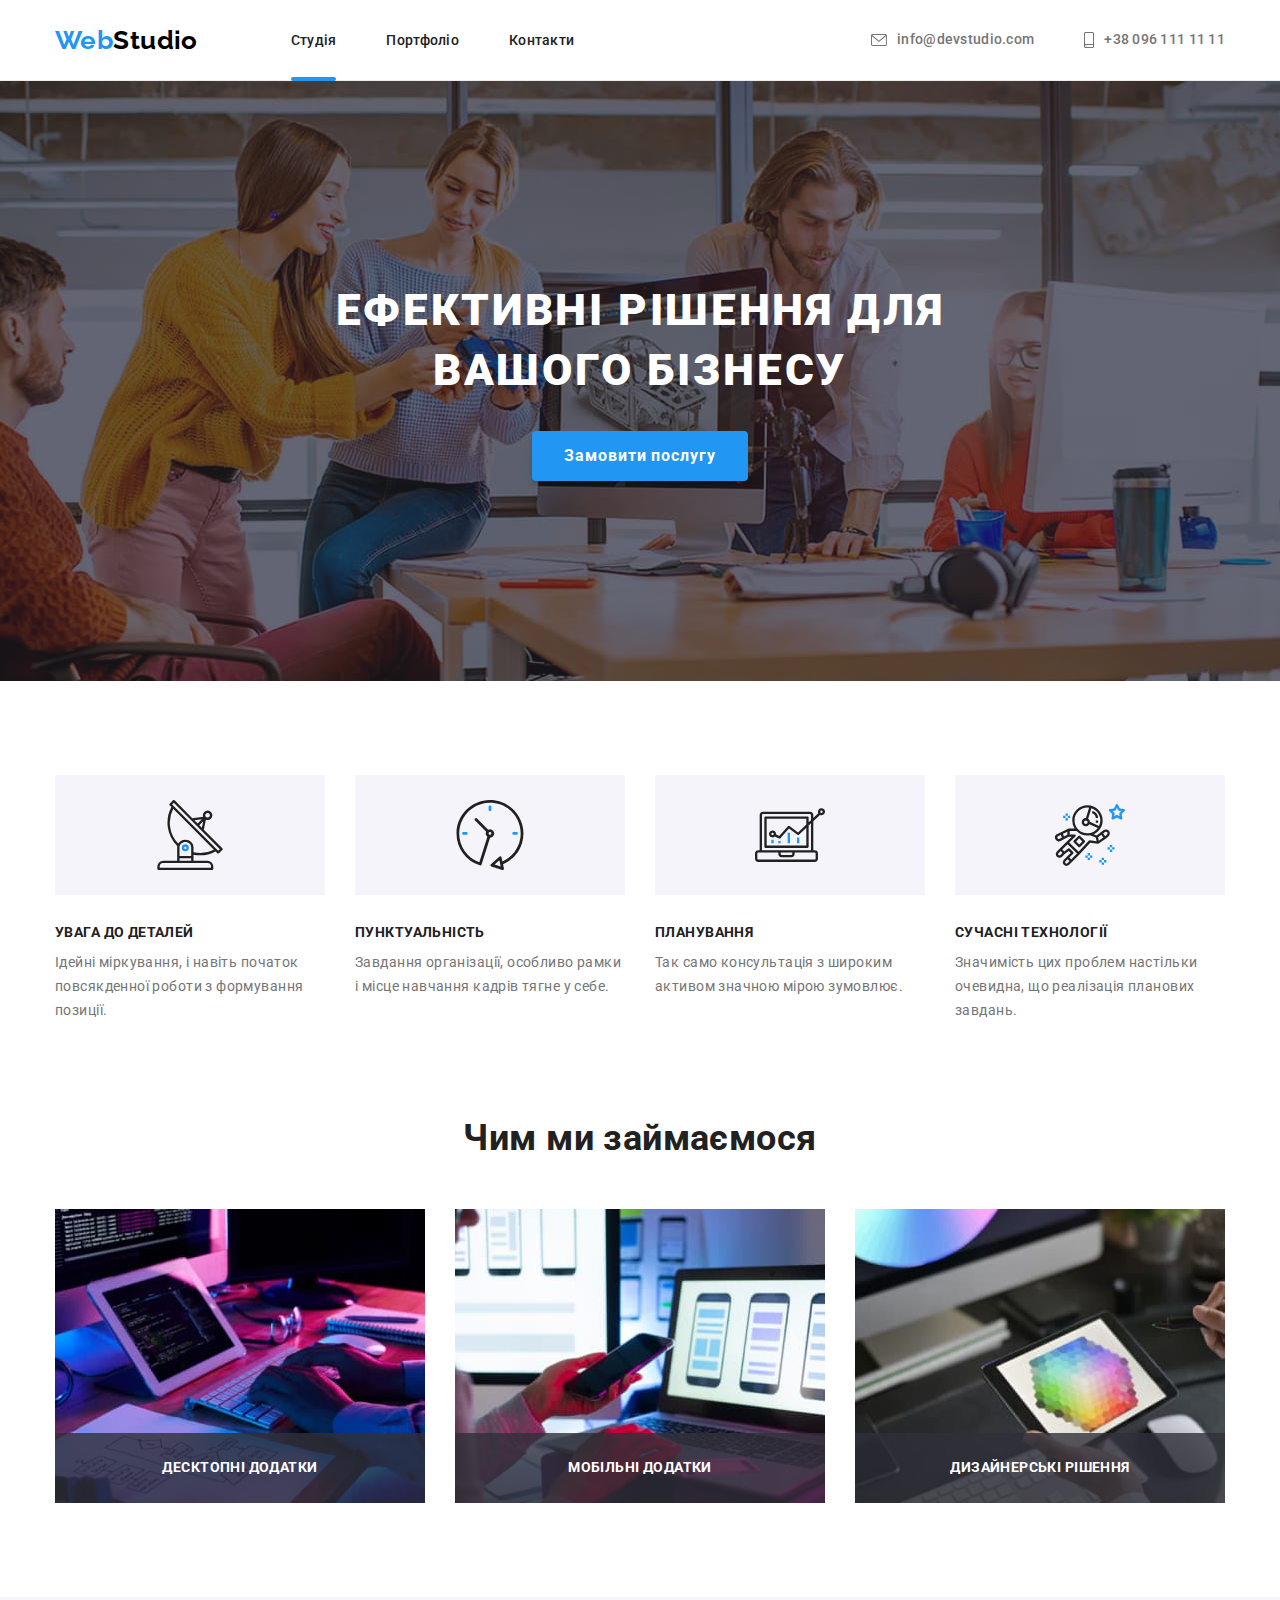
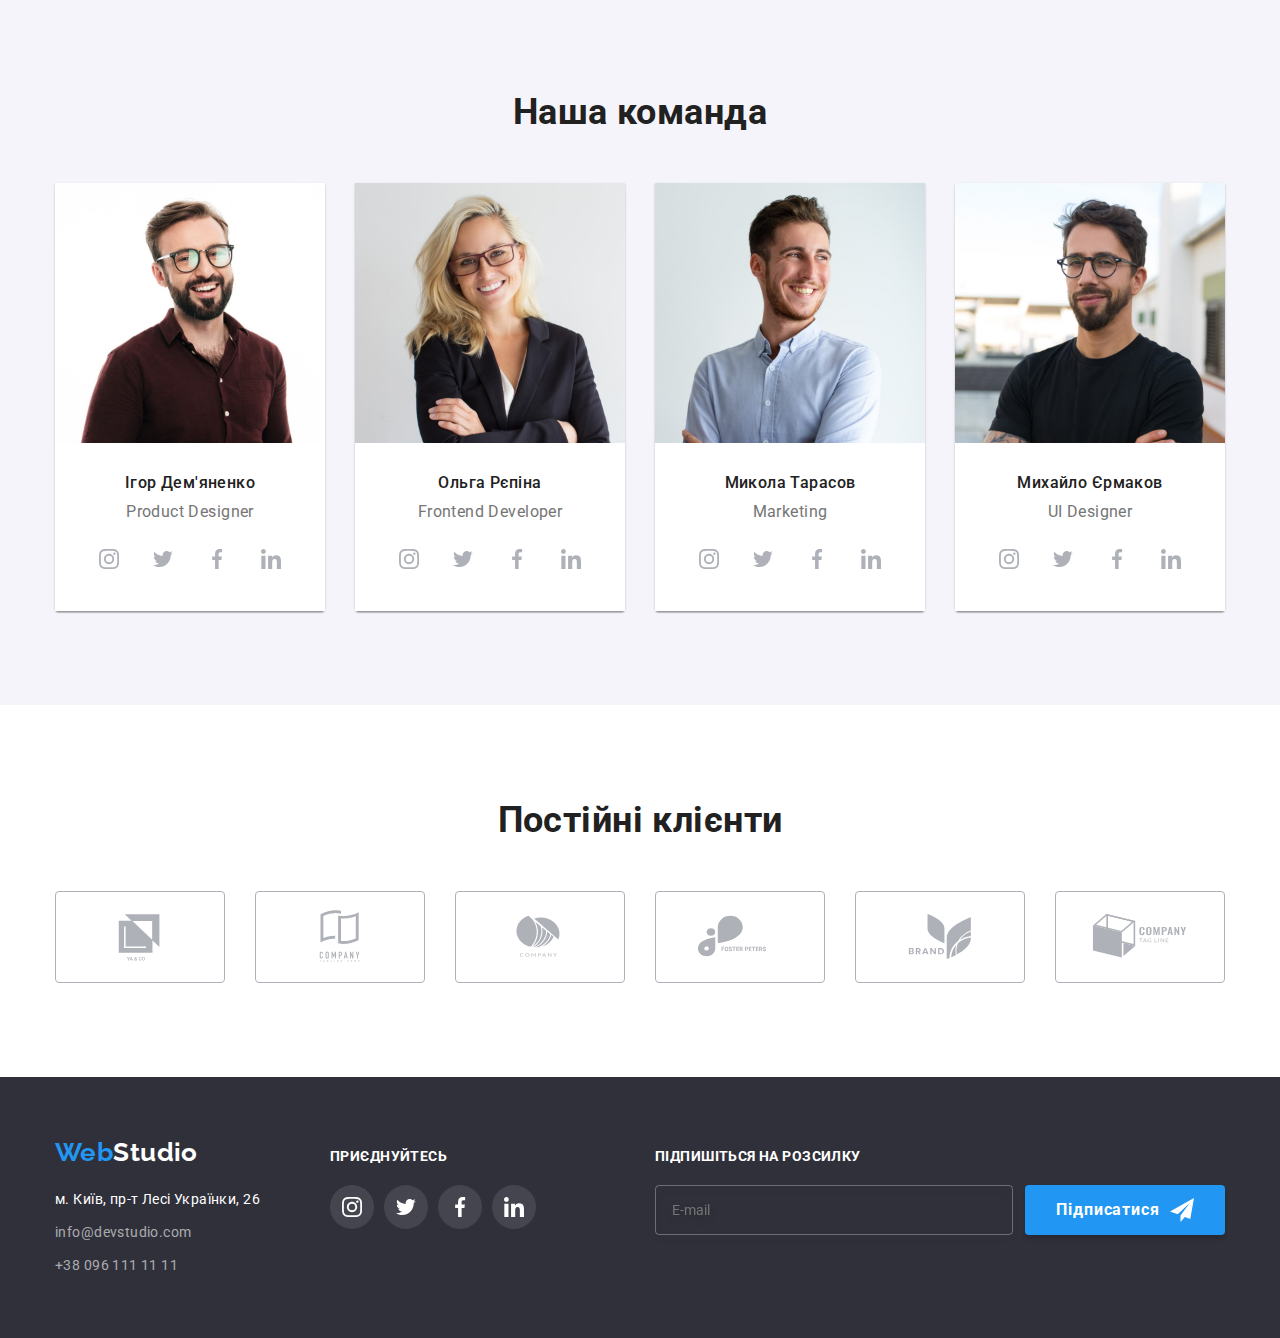
==== commit 9d0f9aa5: "sass final" ====
--- a/index.html
+++ b/index.html
@@ -15,7 +15,6 @@
       href="https://fonts.googleapis.com/css2?family=Raleway:wght@700&family=Roboto:wght@400;500;700;900&display=swap"
       rel="stylesheet"
     />
-    <link rel="stylesheet" href="./css/styles.css" />
     <link rel="stylesheet" href="./css/main.min.css" />
   </head>
   <body>
@@ -23,33 +22,40 @@
       <div class="container main-nav">
         <nav>
           <a class="logo link" href="./index.html"
-            ><span class="logo-web">Web</span><span class="header-logo-studio">Studio</span></a
+            ><span class="logo-web">Web</span
+            ><span class="page-header__logo-studio">Studio</span></a
           >
           <ul class="menu list">
-            <li class="menu-item">
-              <a class="menu-link link current hover" href="./index.html">Студія</a>
-            </li>
-            <li class="menu-item">
-              <a class="menu-link link hover" href="./portfolio.html">Портфоліо</a>
-            </li>
-            <li class="menu-item"><a class="menu-link link hover" href="#">Контакти</a></li>
+            <li class="menu__item">
+              <a class="menu__link link menu__link_current hover" href="./index.html">Студія</a>
+            </li>
+            <li class="menu__item">
+              <a class="menu__link link hover" href="./portfolio.html">Портфоліо</a>
+            </li>
+            <li class="menu__item"><a class="menu__link link hover" href="#">Контакти</a></li>
           </ul>
         </nav>
-        <ul class="contacts list">
-          <li class="contact-item">
-            <a class="contact-info link hover" href="mailto:info@devstudio.com">
-              <svg lang="en" aria-label="envelope icon" class="contact-icon" width="16" height="12">
+        <ul class="contact list">
+          <li class="contact__item">
+            <a class="contact__info link hover" href="mailto:info@devstudio.com">
+              <svg
+                lang="en"
+                aria-label="envelope icon"
+                class="contact__icon"
+                width="16"
+                height="12"
+              >
                 <use href="./images/sprite.svg#icon-envelope"></use>
               </svg>
               info@devstudio.com</a
             >
           </li>
-          <li class="contact-item">
-            <a class="contact-info link hover" href="tel:+380961111111">
+          <li class="contact__item">
+            <a class="contact__info link hover" href="tel:+380961111111">
               <svg
                 lang="en"
                 aria-label="smartphone icon"
-                class="contact-icon"
+                class="contact__icon"
                 width="10"
                 height="16"
               >
@@ -72,7 +78,7 @@
         <div class="container">
           <h2 class="visually-hidden">Особливості</h2>
           <ul class="features__list list">
-            <li>
+            <li class="features__item">
               <div class="features__image">
                 <svg
                   lang="en"
@@ -89,7 +95,7 @@
                 Ідейні міркування, і навіть початок повсякденної роботи з формування позиції.
               </p>
             </li>
-            <li>
+            <li class="features__item">
               <div class="features__image">
                 <svg
                   lang="en"
@@ -106,7 +112,7 @@
                 Завдання організації, особливо рамки і місце навчання кадрів тягне у себе.
               </p>
             </li>
-            <li>
+            <li class="features__item">
               <div class="features__image">
                 <svg
                   lang="en"
@@ -123,7 +129,7 @@
                 Так само консультація з широким активом значною мірою зумовлює.
               </p>
             </li>
-            <li>
+            <li class="features__item">
               <div class="features__image">
                 <svg
                   lang="en"
@@ -194,7 +200,7 @@
                 <p class="team__position" lang="en">Product Designer</p>
                 <ul class="social-list list">
                   <li>
-                    <a href="#" class="social-list-link link">
+                    <a href="#" class="social-list__link link">
                       <svg
                         lang="en"
                         aria-label="instagram icon"
@@ -207,7 +213,7 @@
                     </a>
                   </li>
                   <li>
-                    <a href="#" class="social-list-link">
+                    <a href="#" class="social-list__link">
                       <svg
                         lang="en"
                         aria-label="twitter icon"
@@ -220,7 +226,7 @@
                     </a>
                   </li>
                   <li>
-                    <a href="#" class="social-list-link">
+                    <a href="#" class="social-list__link">
                       <svg
                         lang="en"
                         aria-label="facebook icon"
@@ -233,7 +239,7 @@
                     </a>
                   </li>
                   <li>
-                    <a href="#" class="social-list-link">
+                    <a href="#" class="social-list__link">
                       <svg
                         lang="en"
                         aria-label="linkedin icon"
@@ -260,7 +266,7 @@
                 <p class="team__position" lang="en">Frontend Developer</p>
                 <ul class="social-list list">
                   <li>
-                    <a href="#" class="social-list-link link">
+                    <a href="#" class="social-list__link link">
                       <svg
                         lang="en"
                         aria-label="instagram icon"
@@ -273,7 +279,7 @@
                     </a>
                   </li>
                   <li>
-                    <a href="#" class="social-list-link">
+                    <a href="#" class="social-list__link">
                       <svg
                         lang="en"
                         aria-label="twitter icon"
@@ -286,7 +292,7 @@
                     </a>
                   </li>
                   <li>
-                    <a href="#" class="social-list-link">
+                    <a href="#" class="social-list__link">
                       <svg
                         lang="en"
                         aria-label="facebook icon"
@@ -299,7 +305,7 @@
                     </a>
                   </li>
                   <li>
-                    <a href="#" class="social-list-link">
+                    <a href="#" class="social-list__link">
                       <svg
                         lang="en"
                         aria-label="linkedin icon"
@@ -326,7 +332,7 @@
                 <p class="team__position" lang="en">Marketing</p>
                 <ul class="social-list list">
                   <li>
-                    <a href="#" class="social-list-link link">
+                    <a href="#" class="social-list__link link">
                       <svg
                         lang="en"
                         aria-label="instagram icon"
@@ -339,7 +345,7 @@
                     </a>
                   </li>
                   <li>
-                    <a href="#" class="social-list-link">
+                    <a href="#" class="social-list__link">
                       <svg
                         lang="en"
                         aria-label="twitter icon"
@@ -352,7 +358,7 @@
                     </a>
                   </li>
                   <li>
-                    <a href="#" class="social-list-link">
+                    <a href="#" class="social-list__link">
                       <svg
                         lang="en"
                         aria-label="facebook icon"
@@ -365,7 +371,7 @@
                     </a>
                   </li>
                   <li>
-                    <a href="#" class="social-list-link">
+                    <a href="#" class="social-list__link">
                       <svg
                         lang="en"
                         aria-label="linkedin icon"
@@ -392,7 +398,7 @@
                 <p class="team__position" lang="en">UI Designer</p>
                 <ul class="social-list list">
                   <li>
-                    <a href="#" class="social-list-link link">
+                    <a href="#" class="social-list__link link">
                       <svg
                         lang="en"
                         aria-label="instagram icon"
@@ -405,7 +411,7 @@
                     </a>
                   </li>
                   <li>
-                    <a href="#" class="social-list-link">
+                    <a href="#" class="social-list__link">
                       <svg
                         lang="en"
                         aria-label="twitter icon"
@@ -418,7 +424,7 @@
                     </a>
                   </li>
                   <li>
-                    <a href="#" class="social-list-link">
+                    <a href="#" class="social-list__link">
                       <svg
                         lang="en"
                         aria-label="facebook icon"
@@ -431,7 +437,7 @@
                     </a>
                   </li>
                   <li>
-                    <a href="#" class="social-list-link">
+                    <a href="#" class="social-list__link">
                       <svg
                         lang="en"
                         aria-label="linkedin icon"
@@ -532,12 +538,12 @@
     <footer class="footer">
       <div class="footer__container container">
         <div>
-          <a class="logo-footer link" href="./index.html"
-            ><span class="logo-web">Web</span><span class="footer-logo-studio">Studio</span></a
+          <a class="footer__logo link" href="./index.html"
+            ><span class="logo-web">Web</span><span class="footer__logo-studio">Studio</span></a
           >
           <address class="address">
             <ul class="list">
-              <li>
+              <li class="address__item">
                 <a
                   class="address__link link"
                   href="https://goo.gl/maps/EYqhjELSdJhmkw51A"
@@ -546,12 +552,12 @@
                   >м. Київ, пр-т Лесі Українки, 26</a
                 >
               </li>
-              <li>
+              <li class="address__item">
                 <a class="contact-link link hover" href="mailto:info@devstudio.com"
                   >info@devstudio.com</a
                 >
               </li>
-              <li>
+              <li class="address__item">
                 <a class="contact-link link hover" href="tel:+380961111111">+38 096 111 11 11</a>
               </li>
             </ul>
@@ -561,7 +567,7 @@
           <p class="footer__invitation">приєднуйтесь</p>
           <ul class="social-list list">
             <li>
-              <a href="#" class="social-list-link footer-fill-link link">
+              <a href="#" class="social-list__link footer__fill link">
                 <svg
                   lang="en"
                   aria-label="instagram icon"
@@ -574,7 +580,7 @@
               </a>
             </li>
             <li>
-              <a href="#" class="social-list-link footer-fill-link link">
+              <a href="#" class="social-list__link footer__fill link">
                 <svg
                   lang="en"
                   aria-label="twitter icon"
@@ -587,7 +593,7 @@
               </a>
             </li>
             <li>
-              <a href="#" class="social-list-link footer-fill-link link">
+              <a href="#" class="social-list__link footer__fill link">
                 <svg
                   lang="en"
                   aria-label="facebook icon"
@@ -600,7 +606,7 @@
               </a>
             </li>
             <li>
-              <a href="#" class="social-list-link footer-fill-link link">
+              <a href="#" class="social-list__link footer__fill link">
                 <svg
                   lang="en"
                   aria-label="linkedin icon"
@@ -637,42 +643,36 @@
     </footer>
     <div class="backdrop is-hidden" data-modal>
       <div class="modal">
-        <button class="btn-modal" type="button" data-modal-close>
-          <svg lang="en" aria-label="close icon" class="btn-modal-icon" width="18" height="18">
+        <button class="modal__btn" type="button" data-modal-close>
+          <svg lang="en" aria-label="close icon" class="modal__btn-icon" width="18" height="18">
             <use href="./images/sprite.svg#icon-close"></use>
           </svg>
         </button>
-        <form class="form-callback">
-          <p class="form-title">Залиште свої дані, ми вам передзвонимо</p>
-          <div class="form-field">
-            <label for="user-name" class="label-text">Ім'я</label>
-            <div class="form-input-wrapper">
+        <form class="form">
+          <p class="form__title">Залиште свої дані, ми вам передзвонимо</p>
+          <div class="form__field">
+            <label for="user-name" class="form__label">Ім'я</label>
+            <div class="form__wrapper">
               <input
                 type="text"
-                class="form-input"
+                class="form__input"
                 name="user-name"
                 id="user-name"
                 autocomplete="name"
                 pattern="[a-zA-Zа-яА-ЯіІїЇ`ʼ]+"
                 required
               />
-              <svg
-                lang="en"
-                aria-label="person icon"
-                class="form-field-icon"
-                width="18"
-                height="18"
-              >
+              <svg lang="en" aria-label="person icon" class="form__icon" width="18" height="18">
                 <use href="./images/sprite.svg#icon-person-black"></use>
               </svg>
             </div>
           </div>
-          <div class="form-field">
-            <label for="user-tel" class="label-text">Телефон</label>
-            <div class="form-input-wrapper">
+          <div class="form__field">
+            <label for="user-tel" class="form__label">Телефон</label>
+            <div class="form__wrapper">
               <input
                 type="tel"
-                class="form-input"
+                class="form__input"
                 name="user-tel"
                 id="user-tel"
                 autocomplete="tel"
@@ -680,44 +680,44 @@
                 title="xxx-xxx-xx-xx"
                 required
               />
-              <svg lang="en" aria-label="phone icon" class="form-field-icon" width="18" height="18">
+              <svg lang="en" aria-label="phone icon" class="form__icon" width="18" height="18">
                 <use href="./images/sprite.svg#icon-phone-black"></use>
               </svg>
             </div>
           </div>
-          <div class="form-field">
-            <label for="user-email" class="label-text">Пошта</label>
-            <div class="form-input-wrapper">
+          <div class="form__field">
+            <label for="user-email" class="form__label">Пошта</label>
+            <div class="form__wrapper">
               <input
                 type="email"
-                class="form-input"
+                class="form__input"
                 name="user-email"
                 id="user-email"
                 autocomplete="email"
                 pattern="[a-z0-9._%+-]+@[a-z0-9.-]+\.[a-z]{2,}$"
                 required
               />
-              <svg lang="en" aria-label="email icon" class="form-field-icon" width="18" height="18">
+              <svg lang="en" aria-label="email icon" class="form__icon" width="18" height="18">
                 <use href="./images/sprite.svg#icon-email-black"></use>
               </svg>
             </div>
           </div>
-          <div class="form-field form-textarea">
-            <label for="user-comment" class="label-text">Коментар</label>
+          <div class="form__field form__textarea">
+            <label for="user-comment" class="form__label">Коментар</label>
             <textarea
-              class="form-comment"
+              class="form__comment"
               name="user-comment"
               id="user-comment"
               placeholder="Введіть текст"
             ></textarea>
           </div>
-          <label class="form-field-checkbox">
-            <input type="checkbox" class="input-policy" name="user-policy" required />
-            <svg class="svg-checkbox">
-              <use class="svg-checkbox-icon" href="./images/sprite.svg#icon-check"></use>
+          <label class="form__checkbox">
+            <input type="checkbox" class="form__input-policy" name="user-policy" required />
+            <svg class="form__svg-checkbox">
+              <use class="form__checkbox-icon" href="./images/sprite.svg#icon-check"></use>
             </svg>
             Погоджуюся з розсилкою та приймаю&nbsp;
-            <a class="label-policy-deal" href="#">&nbsp;Умови договору</a></label
+            <a class="form__policy-deal" href="#">&nbsp;Умови договору</a></label
           >
           <button class="btn-submit" type="submit">Відправити</button>
         </form>
--- a/css/main.min.css
+++ b/css/main.min.css
@@ -1 +1 @@
-:root{--primary-font: "Roboto", sans-serif;--secondary-font: "Raleway", sans-serif;--primary-text-color: #212121;--secondary-text-color: #757575;--primary-text-color-dark: #fff;--secondary-text-color-dark: rgba(255, 255, 255, 0.6);--accent-color: #2196f3;--secondary-accent-color: #188ce8;--primary-bgc: #fff;--secondary-bgc: #2f303a;--secondary-bgc-dark: #f5f4fa;--studio-header-color: #000;--contact-footer-color: rgba(255, 255, 255, 0.6);--section-padding-top: 94px;--section-padding-bottom: 94px;--column-gap: 30px;--row-gap: 30px;--transition-duration-and-timing-function: 250ms cubic-bezier(0.4, 0, 0.2, 1)}.visually-hidden{position:absolute;white-space:nowrap;width:1px;height:1px;overflow:hidden;border:0;padding:0;clip:rect(0 0 0 0);clip-path:inset(50%);margin:-1px}h1,h2,h3,p{margin-top:0;margin-bottom:0}ul{margin-top:0;margin-bottom:0;padding-left:0}.link{text-decoration:none}.list{list-style:none}img{display:block;max-width:100%;height:auto}address{font-style:normal}button{display:block;margin:0 auto;cursor:pointer;border:none;border-radius:4px}body{font-family:var(--primary-font);color:var(--primary-text-color);background-color:var(--primary-bgc);font-size:14px;letter-spacing:.03em}.section{padding-top:var(--section-padding-top);padding-bottom:var(--section-padding-bottom)}.container{width:1200px;padding:0 15px;margin:0 auto}.page-header{border-bottom:1px solid #ececec}.main-nav{display:flex;align-items:center}.logo-web{color:var(--accent-color)}.header-logo-studio{color:var(--studio-header-color)}.logo{font-family:var(--secondary-font);font-weight:700;font-size:26px;line-height:1.19;padding-top:24px;padding-bottom:24px;margin-right:93px}nav{display:flex;align-items:center}.menu{display:flex}.menu-item:not(:last-child){margin-right:50px}.menu .link.current{position:relative;color:var(--accent-color)}.menu .link.current::after{position:absolute;left:0;bottom:-1px;content:"";display:block;width:100%;height:4px;border-radius:2px;background-color:var(--accent-color)}.hover:hover,.hover:focus{color:var(--accent-color)}.menu-link{font-weight:500;line-height:1.14;letter-spacing:.02em;padding-top:32px;padding-bottom:32px;color:var(--primary-text-color);transition:color var(--transition-duration-and-timing-function)}.contacts{display:flex;margin-left:auto}.contact-info{display:flex;align-items:center;font-weight:500;line-height:1.14;letter-spacing:.02em;padding-top:32px;padding-bottom:32px;color:var(--secondary-text-color);fill:currentColor;transition:color var(--transition-duration-and-timing-function)}.contact-item:not(:last-child){margin-right:50px}.contact-icon{margin-right:10px}.contact-icon:hover,.contact-icon:focus{fill:var(--accent-color)}/*# sourceMappingURL=main.min.css.map */+:root{--primary-font: "Roboto", sans-serif;--secondary-font: "Raleway", sans-serif;--primary-text-color: #212121;--secondary-text-color: #757575;--primary-text-color-dark: #fff;--secondary-text-color-dark: rgba(255, 255, 255, 0.6);--accent-color: #2196f3;--secondary-accent-color: #188ce8;--primary-bgc: #fff;--secondary-bgc: #2f303a;--secondary-bgc-dark: #f5f4fa;--studio-header-color: #000;--contact-footer-color: rgba(255, 255, 255, 0.6);--section-padding-top: 94px;--section-padding-bottom: 94px;--column-gap: 30px;--row-gap: 30px;--transition-duration-and-timing-function: 250ms cubic-bezier(0.4, 0, 0.2, 1)}.visually-hidden{position:absolute;white-space:nowrap;width:1px;height:1px;overflow:hidden;border:0;padding:0;clip:rect(0 0 0 0);clip-path:inset(50%);margin:-1px}h1,h2,h3,p{margin-top:0;margin-bottom:0}ul{margin-top:0;margin-bottom:0;padding-left:0}.link{text-decoration:none}.list{list-style:none}img{display:block;max-width:100%;height:auto}address{font-style:normal}button{display:block;margin:0 auto;cursor:pointer;border:none;border-radius:4px}body{font-family:var(--primary-font);color:var(--primary-text-color);background-color:var(--primary-bgc);font-size:14px;letter-spacing:.03em}.section{padding-top:var(--section-padding-top);padding-bottom:var(--section-padding-bottom)}.container{width:1200px;padding:0 15px;margin:0 auto}.logo{font-family:var(--secondary-font);font-weight:700;font-size:26px;line-height:1.19;padding-top:24px;padding-bottom:24px;margin-right:93px}.logo-web{color:var(--accent-color)}.page-header__logo-studio{color:var(--studio-header-color)}.footer__logo-studio{color:var(--primary-text-color-dark)}.footer__logo{font-family:var(--secondary-font);font-weight:700;font-size:26px;line-height:1.19}.social-list{display:flex;justify-content:center;column-gap:10px}.social-list__link{display:flex;align-items:center;justify-content:center;width:44px;height:44px;border-radius:50%;color:#afb1b8;background-color:var(--primary-bgc);transition:background-color var(--transition-duration-and-timing-function),color var(--transition-duration-and-timing-function)}.social-list__link:hover,.social-list__link:focus{color:var(--primary-bgc);background-color:var(--accent-color)}.social-list-icon{fill:currentColor}.modal{position:absolute;top:50%;left:50%;transform:translate(-50%, -50%);width:528px;height:581px;box-shadow:0px 1px 3px rgba(0,0,0,.12),0px 1px 1px rgba(0,0,0,.14),0px 2px 1px rgba(0,0,0,.2);border-radius:4px;background-color:var(--primary-bgc)}.modal__btn{display:flex;justify-content:center;align-items:center;position:absolute;padding:0;top:8px;right:8px;width:30px;height:30px;border-radius:50%;border:1px solid rgba(0,0,0,.1);background-color:rgba(0,0,0,0);transition:color var(--transition-duration-and-timing-function)}.modal__btn:hover{color:var(--accent-color)}.modal__btn-icon{fill:currentColor}.form{padding:40px}.form__title{font-weight:700;font-size:20px;line-height:1.15;text-align:center;width:100%;margin-bottom:12px}.form__field{display:flex;flex-direction:column;margin-bottom:10px}.form__textarea{margin-bottom:20px}.form__wrapper{position:relative;width:100%}.form__input{width:100%;height:40px;padding-left:42px;border:1px solid rgba(33,33,33,.2);border-radius:4px;transition:border-color var(--transition-duration-and-timing-function)}.form__input:focus,.form__input:hover{outline:none;border-color:var(--accent-color)}.form__label{font-size:12px;line-height:1.17;letter-spacing:.01em;margin-bottom:4px;color:var(--secondary-text-color)}.form__policy-deal{color:var(--accent-color)}.form__comment{resize:none;height:120px;width:100%;padding:12px 16px;border:1px solid rgba(33,33,33,.2);border-radius:4px;transition:border-color var(--transition-duration-and-timing-function)}.form__comment:focus,.form__comment:hover{outline:none;border-color:var(--accent-color)}.form__comment::placeholder{font-size:16px;line-height:1.25;letter-spacing:.03em;color:rgba(117,117,117,.5)}.form__icon{position:absolute;top:50%;left:12px;transform:translateY(-50%);transition:fill var(--transition-duration-and-timing-function)}.form__input:focus+.form__icon{fill:var(--accent-color)}.form__checkbox{display:flex;align-items:center;justify-content:center;margin-bottom:30px;line-height:1.71;color:var(--secondary-text-color)}.form__input-policy{position:absolute;appearance:none}.form__svg-checkbox{width:16px;height:15px;border:1px solid var(--primary-text-color);border-radius:2px;margin-right:7px}.form__input-policy:checked+.form__svg-checkbox{background-color:var(--accent-color);border-color:var(--accent-color)}.form__checkbox-icon{display:none}.form__input-policy:checked+.form__svg-checkbox .form__checkbox-icon{display:block}.btn-submit{min-width:200px;min-height:50px;font-family:inherit;font-weight:700;font-size:16px;line-height:1.88;padding:10px 52px;letter-spacing:.06em;color:var(--primary-text-color-dark);background:var(--accent-color);box-shadow:0px 4px 4px rgba(0,0,0,.15);transition:background-color var(--transition-duration-and-timing-function)}.btn-submit:hover,.btn-submit:focus{background-color:var(--secondary-accent-color)}.backdrop{position:fixed;top:0;left:0;width:100%;height:100%;z-index:10;background:rgba(0,0,0,.2);transition:opacity var(--transition-duration-and-timing-function),visibility var(--transition-duration-and-timing-function)}.backdrop.is-hidden{visibility:hidden;opacity:0;pointer-events:none}.page-header{border-bottom:1px solid #ececec}.main-nav{display:flex;align-items:center}nav{display:flex;align-items:center}.menu{display:flex}.menu__item:not(:last-child){margin-right:50px}.menu__link_current{position:relative;color:var(--accent-color)}.menu__link_current::after{position:absolute;left:0;bottom:-1px;content:"";display:block;width:100%;height:4px;border-radius:2px;background-color:var(--accent-color)}.hover:hover,.hover:focus{color:var(--accent-color)}.menu__link{font-weight:500;line-height:1.14;letter-spacing:.02em;padding-top:32px;padding-bottom:32px;color:var(--primary-text-color);transition:color var(--transition-duration-and-timing-function)}.contact{display:flex;margin-left:auto}.contact__info{display:flex;align-items:center;font-weight:500;line-height:1.14;letter-spacing:.02em;padding-top:32px;padding-bottom:32px;color:var(--secondary-text-color);fill:currentColor;transition:color var(--transition-duration-and-timing-function)}.contact__item:not(:last-child){margin-right:50px}.contact__icon{margin-right:10px}.contact__icon:hover,.contact__icon:focus{fill:var(--accent-color)}.hero{text-align:center;padding:200px 0;background-color:var(--secondary-bgc)}.hero__title{font-weight:900;font-size:44px;line-height:1.36;letter-spacing:.06em;text-align:center;text-transform:uppercase;width:696px;margin-left:auto;margin-right:auto;margin-bottom:30px;color:var(--primary-text-color-dark)}.overlay{max-width:1600px;height:600px;margin-left:auto;margin-right:auto;background-color:#c4c4c4;background-image:linear-gradient(to right, rgba(47, 48, 58, 0.4), rgba(47, 48, 58, 0.4)),url(../images/hero-image.jpg);background-repeat:no-repeat;background-position:center;background-size:cover}.hero__btn{font-family:inherit;font-weight:700;font-size:16px;line-height:1.88;letter-spacing:.06em;min-width:216px;box-shadow:0px 4px 4px rgba(0,0,0,.15);padding:10px 32px;color:var(--primary-text-color-dark);background-color:var(--accent-color);transition:background-color var(--transition-duration-and-timing-function)}.hero__btn:hover,.hero__btn:focus{background-color:var(--secondary-accent-color)}.features{padding-bottom:0}.features__list{display:flex;flex-wrap:wrap;column-gap:var(--column-gap)}.features__item{flex-basis:calc((100% - 90px)/4)}.features__title{font-size:14px;font-weight:700;line-height:1.14;text-transform:uppercase;margin-bottom:10px}.features__text{line-height:1.71;color:var(--secondary-text-color)}.features__image{display:flex;justify-content:center;align-items:center;margin-bottom:30px;width:270px;height:120px;background-color:var(--secondary-bgc-dark)}.work__title{font-weight:700;font-size:36px;line-height:1.17;margin-bottom:50px;text-align:center}.work__list{display:flex;flex-wrap:wrap;column-gap:var(--column-gap)}.work__wrapper{position:relative}.work__overlay{position:absolute;bottom:0;display:flex;align-items:center;justify-content:center;width:100%;height:70px;font-weight:700;line-height:1.14;text-align:center;text-transform:uppercase;color:var(--primary-bgc);background-color:rgba(47,48,58,.8)}.team{background-color:var(--secondary-bgc-dark)}.team__title{font-weight:700;font-size:36px;line-height:1.17;margin-bottom:50px;text-align:center}.team__list{display:flex;justify-content:center;column-gap:var(--column-gap)}.team__name{font-weight:500;font-size:16px;line-height:1.19;text-align:center}.team__images{box-shadow:0px 1px 3px rgba(0,0,0,.12),0px 1px 1px rgba(0,0,0,.14),0px 2px 1px rgba(0,0,0,.2);border-radius:0px 0px 4px 4px;width:270px}.team__subtitle{padding-top:30px;padding-bottom:30px;background-color:var(--primary-bgc)}.team__position{font-size:16px;line-height:1.19;text-align:center;margin-top:10px;margin-bottom:16px;color:var(--secondary-text-color)}.clients__title{font-weight:700;font-size:36px;line-height:1.17;text-align:center;margin-bottom:50px}.clients__list{display:flex;justify-content:center;column-gap:var(--column-gap)}.clients__link{display:flex;align-items:center;justify-content:center;width:170px;height:92px;border:1px solid #afb1b8;border-radius:4px;color:#afb1b8;transition:border-color var(--transition-duration-and-timing-function),color var(--transition-duration-and-timing-function)}.clients__link:hover,.clients__link:focus{border-color:var(--accent-color);color:var(--accent-color)}.clients__icon{fill:currentColor}.portfolio__btn{font-weight:500;font-size:16px;line-height:1.63;letter-spacing:.03em;padding:6px 22px;color:var(--primary-text-color);background-color:var(--secondary-bgc-dark);transition:background-color var(--transition-duration-and-timing-function),box-shadow var(--transition-duration-and-timing-function),color var(--transition-duration-and-timing-function)}.portfolio__btn:hover,.portfolio__btn:focus{box-shadow:0px 3px 1px rgba(0,0,0,.1),0px 1px 2px rgba(0,0,0,.08),0px 2px 2px rgba(0,0,0,.12);color:var(--primary-text-color-dark);background-color:var(--accent-color)}.portfolio__nav{display:flex;justify-content:center;column-gap:8px;margin-bottom:50px}.portfolio__title{font-weight:700;font-size:18px;line-height:2;letter-spacing:.06em;margin-bottom:4px;color:var(--primary-text-color)}.portfolio__text{font-size:16px;line-height:1.88;color:var(--secondary-text-color)}.portfolio__examples{display:flex;flex-wrap:wrap;column-gap:var(--column-gap);row-gap:var(--row-gap)}.portfolio__subtitle{padding:20px 24px;border-bottom:1px solid #eee;border-left:1px solid #eee;border-right:1px solid #eee}.portfolio__wrapper{position:relative;overflow:hidden;width:370px;height:294px}.portfolio__overlay{position:absolute;transform:translateY(100%);transition:transform var(--transition-duration-and-timing-function);top:0;left:0;overflow:auto;font-size:18px;line-height:1.56;width:100%;height:100%;padding:63px 24px;background-color:rgba(33,150,243,.9);color:var(--primary-bgc)}.portfolio__link:hover .portfolio__overlay,.portfolio__link:focus .portfolio__overlay{transform:translateY(0)}.portfolio__link{transition:box-shadow var(--transition-duration-and-timing-function)}.portfolio__link:hover,.portfolio__link:focus{display:block;box-shadow:0px 1px 1px rgba(0,0,0,.12),0px 4px 4px rgba(0,0,0,.06),1px 4px 6px rgba(0,0,0,.16)}.footer{padding-top:60px;padding-bottom:60px;background-color:var(--secondary-bgc)}.footer__container{display:flex;align-items:baseline}.footer__socials{margin-left:70px}.footer__fill{color:var(--primary-bgc);background-color:rgba(255,255,255,.1)}.footer__invitation{font-weight:700;line-height:1.14;text-transform:uppercase;margin-bottom:20px;color:var(--primary-bgc)}.address{margin-top:20px}.address__item:not(:last-child){margin-bottom:9px}.address__link{line-height:1.71;color:var(--primary-text-color-dark)}.address__link:hover,.address__link:focus{color:var(--primary-text-color-dark)}.contact-link{line-height:1.71;color:var(--contact-footer-color);transition:color var(--transition-duration-and-timing-function)}.footer__subscription{margin-left:auto}.footer__form{display:flex;height:50px}.footer__input{height:100%;width:358px;padding:16px;border:1px solid rgba(255,255,255,.3);filter:drop-shadow(0px 4px 4px rgba(0, 0, 0, 0.15));border-radius:4px;background-color:rgba(0,0,0,0);color:var(--primary-text-color-dark)}.footer__btn{display:flex;align-items:center;justify-content:center;min-width:200px;font-family:inherit;font-weight:700;font-size:16px;line-height:1.88;padding:10px 28px;margin-left:12px;letter-spacing:.06em;color:var(--primary-text-color-dark);background:var(--accent-color);box-shadow:0px 4px 4px rgba(0,0,0,.15);transition:background-color var(--transition-duration-and-timing-function)}.footer__btn:hover,.footer__btn:focus{background-color:var(--secondary-accent-color)}.btn__icon{margin-left:10px;fill:var(--primary-bgc)}/*# sourceMappingURL=main.min.css.map */